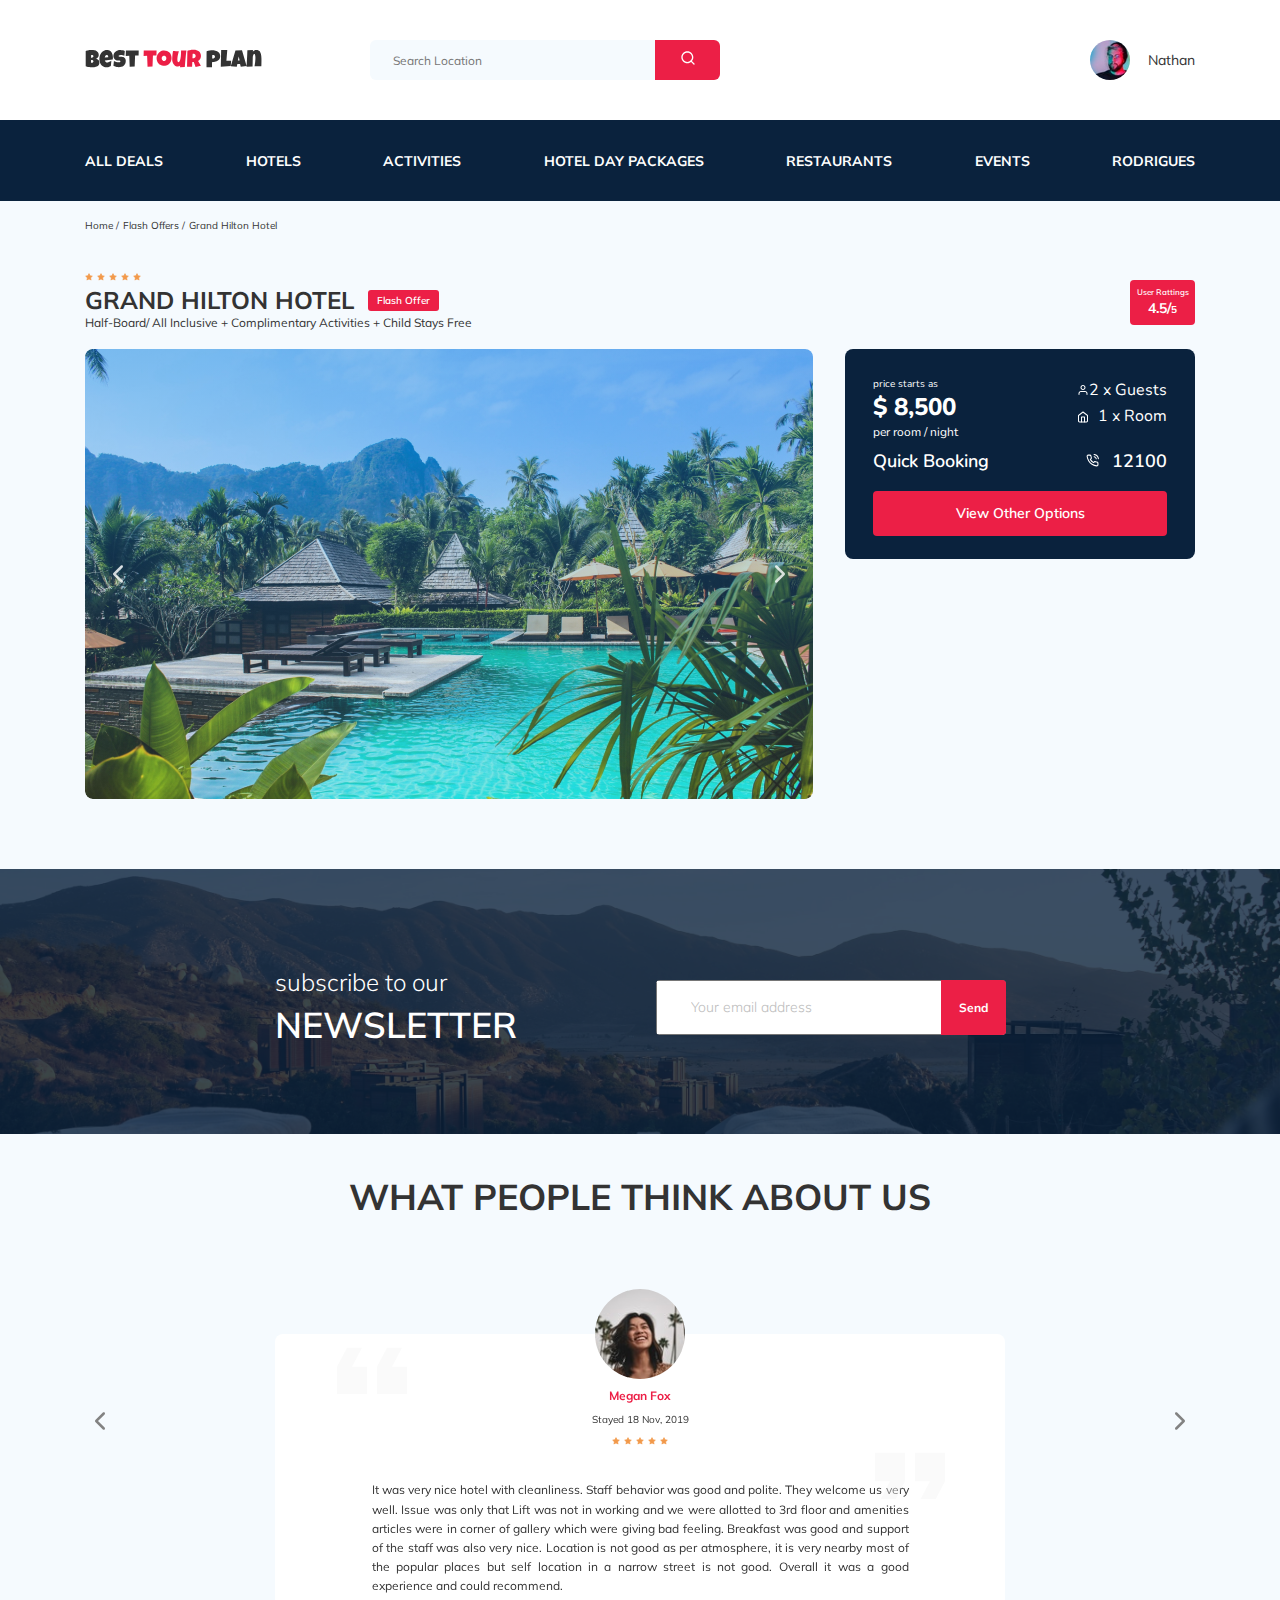
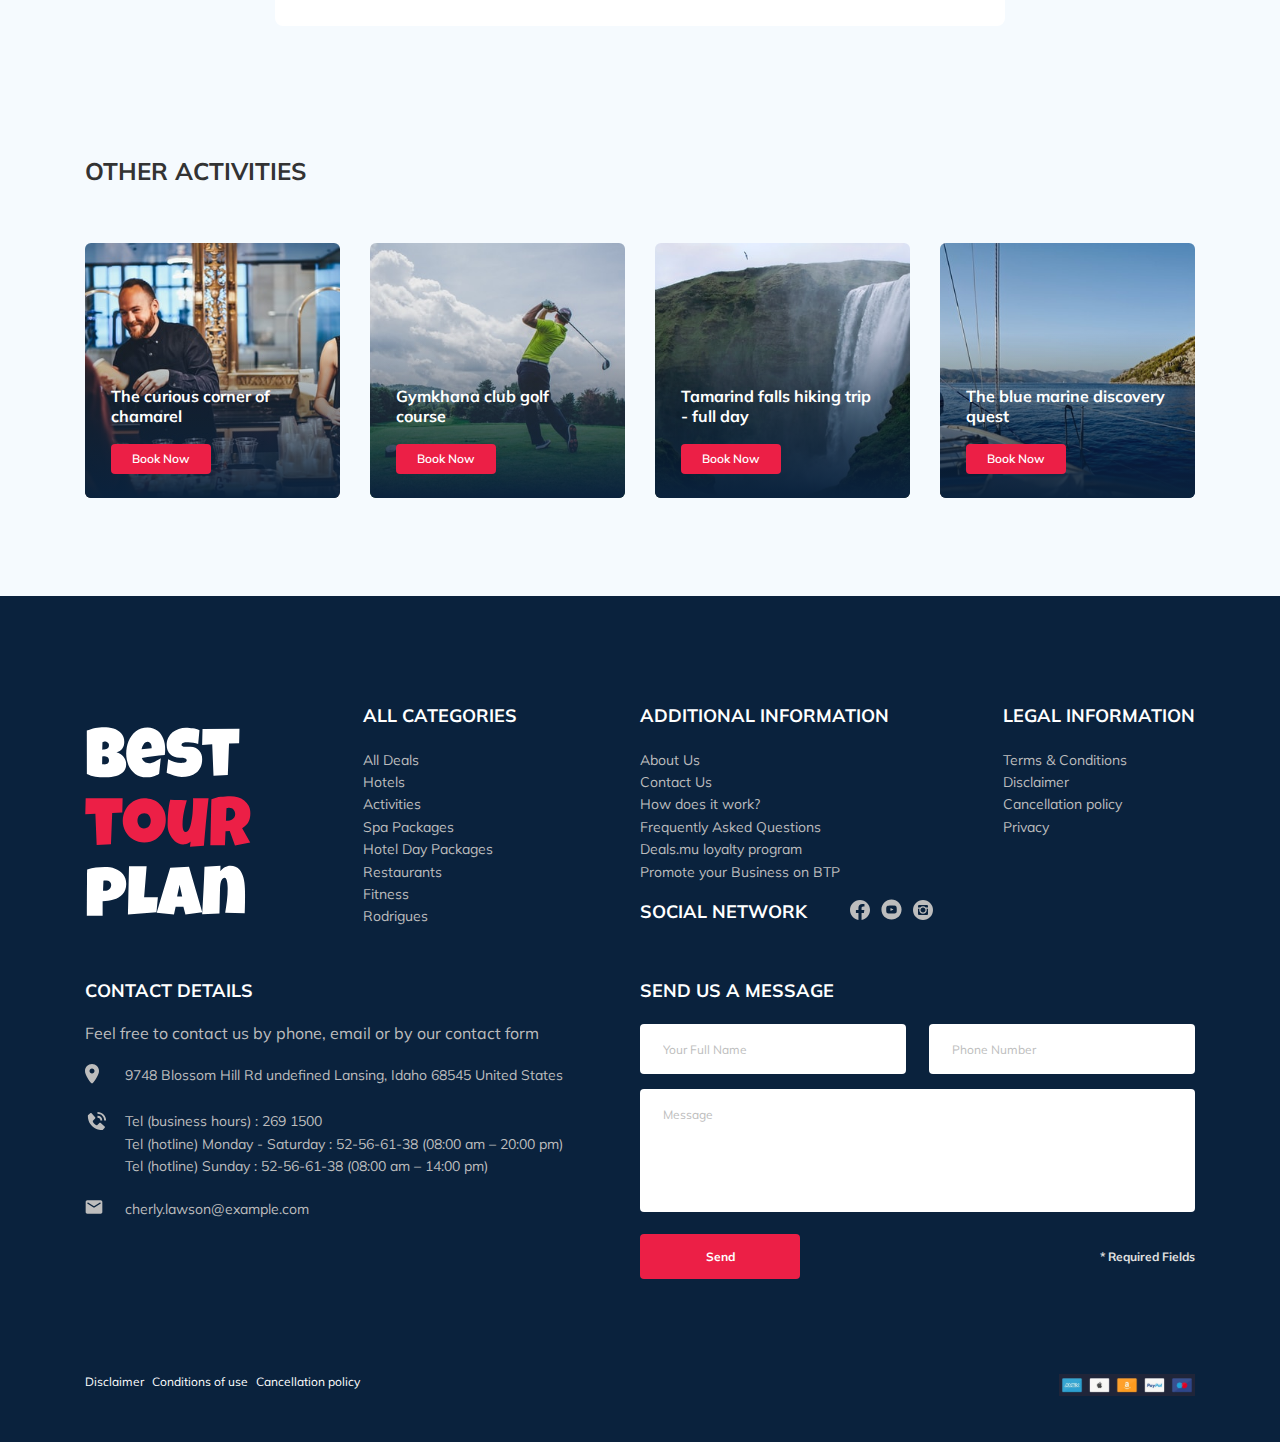
==== index.html @ 2bea7947 "fix: footer column& other changes" ====
<!DOCTYPE html>
<html lang="en">
<head>
  <meta charset="UTF-8">
  <meta name="viewport" content="width=device-width, initial-scale=1.0">
  <title>Best Tour Plan - Hotel Booking</title>
  <link rel="shortcut icon" href="favicon.ico" type="image/x-icon">
  <link rel="icon" href="favicon.ico" type="image/x-icon">

<link rel="preconnect" href="https://fonts.gstatic.com">
<link
  href="https://fonts.googleapis.com/css2?family=Mulish:wght@300;400;700&family=Nunito:wght@400;600;800&display=swap"
  rel="stylesheet">
  
  <link rel="stylesheet" href="css/swiper-bundle.min.css">
  <link rel="stylesheet" href="css/style.css">
</head>
<body>
  <header class="navbar navbar--mobile_fixed">
    <div class="container">
      <div class="navbar-top">
        <a href="https://aleksey-veselov.ru/tour-plan/" class="logo">
          <img src="img/horizontal-logo.svg" alt="Logo: Best Tour Plan" class="logo__image">
        </a>
          <form action="#" class="search navbar__search navbar__search--mobile_hidden">
            <input type="text" class="search__input" placeholder="Search Location">
            <button class="search__button">
              <img src="img/search.svg" alt="Icon: search">
            </button>
          </form>
          <a href="#" class="user navbar__user navbar__user--mobile_hidden">
            <img src="img/user-avatar.jpg" alt="Avatar: Nathan" class="user__avatar">
            <span class="user__name">Nathan</span>
          </a>
          <!-- .menu-button_line -->
          <button class="menu-button navbar-top__menu-button">
            <span class="menu-button__line"></span>
            <span class="menu-button__line"></span>
            <span class="menu-button__line"></span>
          </button>
      </div>
      <!-- /.navbar-top -->
    </div>
    <!-- /.container -->
    <div class="navbar-bottom">
    <div class="container">
      <nav class="navbar-menu">
        <!-- mobile-menu-item -->
        <ul class="navbar-menu__item-list">
          <li class="navbar-menu__item navbar-menu__item--mobile_visible">
            <a href="#" class="user navbar__user navbar__user--mobile_visible">
              <img src="img/user-avatar.jpg" alt="Avatar: Nathan" class="user__avatar">
              <span class="user__name user__name--light">Nathan</span>
            </a>
          </li>
          <li class="navbar-menu__item navbar-menu__item--mobile_visible">
            <form action="#" class="search navbar__search navbar__search--mobile_visible">
              <input type="text" class="search__input" placeholder="Search Location">
              <button class="search__button">
                <img src="img/search.svg" alt="Icon: search">
              </button>
            </form>
          </li>
          <li class="navbar-menu__item"></li>
        </ul>
        <!-- /.mobile-menu-item -->
        <ul class="navbar-menu__item-list">
          <li class="navbar-menu__item">
            <a href="#" class="navbar-menu__link">All Deals</a></li>
          <li class="navbar-menu__item">
            <a href="#" class="navbar-menu__link">Hotels</a></li>
          <li class="navbar-menu__item">
            <a href="#" class="navbar-menu__link">Activities</a></li>
          <li class="navbar-menu__item">
            <a href="#" class="navbar-menu__link">Hotel Day Packages</a></li>
          <li class="navbar-menu__item">
            <a href="#" class="navbar-menu__link">Restaurants</a></li>
          <li class="navbar-menu__item">
            <a href="#" class="navbar-menu__link">Events</a></li>
          <li class="navbar-menu__item">
            <a href="#" class="navbar-menu__link">Rodrigues</a></li>
        </ul>
      </nav>
      <!-- /.navbar-menu -->
    </div>
    <!-- /.container -->
    </div>
     <!-- /.navbar-bottom -->
  </header>
<div class="container">
<nav class="breadcrumb">
  <ul class="breadcrumb-list">
    <li class="breadcrumb-list__item">
      <a href="#" class="breadcrumb-list__link">Home</a>
    </li>
    <li class="breadcrumb-list__item">
      <a href="#" class="breadcrumb-list__link">Flash Offers</a>
    </li>
    <li class="breadcrumb-list__item">Grand Hilton Hotel
    </li>
  </ul>
</nav>
</div>
<!-- /.breadcrumb -->
<section class="hotel">
  <div class="container">
    <div class="hotel-info">

      <div class="hotel-info__text">
        <div class="hotel-wrapper">
          <div class="hotel__stars">
            <img class="hotel__stars-item" src="img/star.svg" alt="star">
            <img class="hotel__stars-item" src="img/star.svg" alt="star">
            <img class="hotel__stars-item" src="img/star.svg" alt="star">
            <img class="hotel__stars-item" src="img/star.svg" alt="star">
            <img class="hotel__stars-item" src="img/star.svg" alt="star">
          </div>
          <h1 class="hotel-name">GRAND HILTON HOTEL</h1>
          <span class="offer hotel-info__offer">Flash Offer</span>
        </div>
        <p class="hotel-description">Half-Board/ All Inclusive + Complimentary <span class="hotel-description__break">Activities + Child Stays Free</span></p>
      </div>

      <div class="rating hotel-info__rating">
        <span class="rating__text">User Rattings</span>
        <span class="rating__counter">4.5/</span>
      </div>

    </div>
    
    <div class="hotel-grid">
      <div class="swiper-container hotel-slider hotel__slider">
        <div class="swiper-wrapper">
          <!-- Slides -->
          <div class="swiper-slide hotel-slider__item">
            <img class="swiper-slide__image" src="img/slider-1.jpg" alt="hotel-1">
          </div>
          <div class="swiper-slide hotel-slider__item">
            <img class="swiper-slide__image" src="img/slider-2.jpg" alt="hotel-2">
          </div>
          <div class="swiper-slide hotel-slider__item">
            <img class="swiper-slide__image" src="img/slider-3.jpg" alt="hotel-3">
          </div>
          <div class="swiper-slide hotel-slider__item">
            <img class="swiper-slide__image" src="img/slider-4.jpg" alt="hotel-4">
          </div>
          <div class="swiper-slide hotel-slider__item">
            <img class="swiper-slide__image" src="img/slider-5.jpg" alt="hotel-5">
          </div>
        </div> 

        <button class="hotel-slider__button hotel-slider__button--prev"></button>
        <button class="hotel-slider__button hotel-slider__button--next"></button>
    </div>

      <div class="hotel-right">
        <div class="booking">
          <div class="booking__info">
        
            <div class="booking__price">
              <span class="booking__start">price starts as</span>
              <strong class="booking__pricetag">$ 8,500</strong>
              <span class="booking__end">per room / night</span>
            </div>
        
            <div class="booking__room">
              <div class="booking__text">
                <img src="img/user.svg" alt="icon user" class="booking__icon">
                <span class="booking__description">2 x Guests</span>
              </div>
              <div class="booking__text">
                <img src="img/home.svg" alt="icon home" class="booking__icon">
                <span class="booking__description">1 x Room</span>
              </div>
            </div>
        
          </div>
        
          <div class="call-center">
            <span class="call-center__text">Quick Booking</span>
            <a class="call-center__number" href="tel:12100">
              <img src="img/phone.svg" alt="icon phone" class="call-center__icon">
              <span class="call-center__num">12100</span>
            </a>
          </div>
          <button data-toggle="modal" class="button booking__button">View Other Options</button>
        </div>
        <!-- /.booking -->
        <div class="map">
          <iframe src="https://www.google.com/maps/embed?pb=!1m18!1m12!1m3!1d5591.419327830037!2d-122.67596304450181!3d45.51592291272044!2m3!1f0!2f0!3f0!3m2!1i1024!2i768!4f13.1!3m3!1m2!1s0x0%3A0x4806192199eb9892!2sHilton%20Portland%20Downtown!5e0!3m2!1sru!2sru!4v1606473696333!5m2!1sru!2sru" class="map__frame" width="347" height="213" style="border:0;" allowfullscreen="" aria-hidden="false" tabindex="0"></iframe>
        </div>  
      </div>
      <!-- /.right-block -->
    </div>
    <!-- /.hotel-grid -->
  </div>
  <!-- /.container -->
</section>
<section class="newsletter">
  <div class="newsletter-wrapper">
    <h2 class="newsletter-tittle">subscribe to our
      <span class="newsletter-tittle__strong">Newsletter</span>
    </h2>
    <form action="#" class="subscribe newsletter__subscribe">
      <input type="text" class="subscribe__input" placeholder="Your email address">
      <button class="subscribe__button">Send</button>
    </form>
  </div>
  <!-- /.newsletter-wrapper -->
</section>
<!-- /.newsletter -->
<section class="rewiews">
<div class="container">
  <h2 class="rewiews__tittle">What people think about us</h2>
  <div class="swiper-container rewiews-slider">
    <div class="swiper-wrapper">
      <div class="swiper-slide">
        <div class="rewiews-slider__item">
          <div class="rewiews-slider__profile">
            <img src="img/rewiews-avatar.jpg" alt="Megan Fox" class="rewiews-slider__avatar">
            <h3 class="rewiews-slider__username">Megan Fox</h3>
            <span class="rewiews-slider__date">Stayed 18 Nov, 2019</span>
            <div class="rewiews-slider__rating">
              <img class="rewiews-rating" src="img/star.svg" alt="star">
              <img class="rewiews-rating" src="img/star.svg" alt="star">
              <img class="rewiews-rating" src="img/star.svg" alt="star">
              <img class="rewiews-rating" src="img/star.svg" alt="star">
              <img class="rewiews-rating" src="img/star.svg" alt="star">
            </div>
            <!-- /.rewiews-rating -->
          </div>
          <!-- /.rewiews-slider__profile -->
          <p class="rewiews-slider__text">It was very nice hotel with cleanliness. Staff behavior was good and polite. They welcome us very well. Issue was only
          that Lift was not in working and we were allotted to 3rd floor and amenities articles were in corner of gallery which
          were giving bad feeling. Breakfast was good and support of the staff was also very nice. Location is not good as per
          atmosphere, it is very nearby most of the popular places but self location in a narrow street is not good. Overall it
          was a good experience and could recommend.</p>
        </div>
        <!-- /.rewiews-slider__item -->
      </div>
      <!-- /.swiper-slide -->
      <div class="swiper-slide">
        <div class="rewiews-slider__item">
          <div class="rewiews-slider__profile">
            <img src="img/rewiews-avatar-2.jpg" alt="Megan Fox" class="rewiews-slider__avatar">
            <h3 class="rewiews-slider__username">Sophie Johnson</h3>
            <span class="rewiews-slider__date">Stayed 03 Sep, 2019</span>
            <div class="rewiews-slider__rating">
              <img class="rewiews-rating" src="img/star.svg" alt="star">
              <img class="rewiews-rating" src="img/star.svg" alt="star">
              <img class="rewiews-rating" src="img/star.svg" alt="star">
              <img class="rewiews-rating" src="img/star.svg" alt="star">
              <img class="rewiews-rating" src="img/star.svg" alt="star">
            </div>
            <!-- /.rewiews-rating -->
          </div>
          <!-- /.rewiews-slider__profile -->
          <p class="rewiews-slider__text">It was very nice hotel with cleanliness. Staff behavior was good and polite. They welcome us very well. Issue was only
          that Lift was not in working and we were allotted to 3rd floor and amenities articles were in corner of gallery which
          were giving bad feeling. Breakfast was good and support of the staff was also very nice. Location is not good as per
          atmosphere, it is very nearby most of the popular places but self location in a narrow street is not good. Overall it
          was a good experience and could recommend.</p>
        </div>
        <!-- /.rewiews-slider__item -->
      </div>
      <!-- /.swiper-slide -->
      <div class="swiper-slide">
        <div class="rewiews-slider__item">
          <div class="rewiews-slider__profile">
            <img src="img/rewiews-avatar-3.jpg" alt="Megan Fox" class="rewiews-slider__avatar">
            <h3 class="rewiews-slider__username">Crispin Piers</h3>
            <span class="rewiews-slider__date">Stayed 26 Feb, 2019</span>
            <div class="rewiews-slider__rating">
              <img class="rewiews-rating" src="img/star.svg" alt="star">
              <img class="rewiews-rating" src="img/star.svg" alt="star">
              <img class="rewiews-rating" src="img/star.svg" alt="star">
              <img class="rewiews-rating" src="img/star.svg" alt="star">
              <img class="rewiews-rating" src="img/star.svg" alt="star">
            </div>
            <!-- /.rewiews-rating -->
          </div>
          <!-- /.rewiews-slider__profile -->
          <p class="rewiews-slider__text">It was very nice hotel with cleanliness. Staff behavior was good and polite. They welcome us very well. Issue was only
          that Lift was not in working and we were allotted to 3rd floor and amenities articles were in corner of gallery which
          were giving bad feeling. Breakfast was good and support of the staff was also very nice. Location is not good as per
          atmosphere, it is very nearby most of the popular places but self location in a narrow street is not good. Overall it
          was a good experience and could recommend.</p>
        </div>
        <!-- /.rewiews-slider__item -->
      </div>
      <!-- /.swiper-slide -->
      <div class="swiper-slide">
        <div class="rewiews-slider__item">
          <div class="rewiews-slider__profile">
            <img src="img/rewiews-avatar-4.jpg" alt="Megan Fox" class="rewiews-slider__avatar">
            <h3 class="rewiews-slider__username">Agatha Steward</h3>
            <span class="rewiews-slider__date">Stayed 15 Apr, 2018</span>
            <div class="rewiews-slider__rating">
              <img class="rewiews-rating" src="img/star.svg" alt="star">
              <img class="rewiews-rating" src="img/star.svg" alt="star">
              <img class="rewiews-rating" src="img/star.svg" alt="star">
              <img class="rewiews-rating" src="img/star.svg" alt="star">
              <img class="rewiews-rating" src="img/star.svg" alt="star">
            </div>
            <!-- /.rewiews-rating -->
          </div>
          <!-- /.rewiews-slider__profile -->
          <p class="rewiews-slider__text">It was very nice hotel with cleanliness. Staff behavior was good and polite. They welcome us very well. Issue was only
          that Lift was not in working and we were allotted to 3rd floor and amenities articles were in corner of gallery which
          were giving bad feeling. Breakfast was good and support of the staff was also very nice. Location is not good as per
          atmosphere, it is very nearby most of the popular places but self location in a narrow street is not good. Overall it
          was a good experience and could recommend.</p>
        </div>
        <!-- /.rewiews-slider__item -->
      </div>
      <!-- /.swiper-slide -->
      <div class="swiper-slide">
        <div class="rewiews-slider__item">
          <div class="rewiews-slider__profile">
            <img src="img/rewiews-avatar-5.jpg" alt="Megan Fox" class="rewiews-slider__avatar">
            <h3 class="rewiews-slider__username">Conall Wolf</h3>
            <span class="rewiews-slider__date">Stayed 10 Jul, 2018</span>
            <div class="rewiews-slider__rating">
              <img class="rewiews-rating" src="img/star.svg" alt="star">
              <img class="rewiews-rating" src="img/star.svg" alt="star">
              <img class="rewiews-rating" src="img/star.svg" alt="star">
              <img class="rewiews-rating" src="img/star.svg" alt="star">
              <img class="rewiews-rating" src="img/star.svg" alt="star">
            </div>
            <!-- /.rewiews-rating -->
          </div>
          <!-- /.rewiews-slider__profile -->
          <p class="rewiews-slider__text">It was very nice hotel with cleanliness. Staff behavior was good and polite. They welcome us very well. Issue was only
          that Lift was not in working and we were allotted to 3rd floor and amenities articles were in corner of gallery which
          were giving bad feeling. Breakfast was good and support of the staff was also very nice. Location is not good as per
          atmosphere, it is very nearby most of the popular places but self location in a narrow street is not good. Overall it
          was a good experience and could recommend.</p>
        </div>
        <!-- /.rewiews-slider__item -->
      </div>
      <!-- /.swiper-slide -->
    </div>
    <!-- /.swiper-wrapper -->

    <button class="rewiews-slider__button rewiews-slider__button--prev"></button>
    <button class="rewiews-slider__button rewiews-slider__button--next"></button>

  </div>
  <!-- /.rewiews-slider -->
</div>
<!-- /.container -->
</section>
<section class="activities">
  <div class="container">
    <h2 class="activities-tittle">Other Activities</h2>
    <div class="activities-wrapper">
      <div class="card activities__card">
        <img src="img/activity-1.jpg" alt="The curious corner
        of chamarel" class="card__image">
        <div class="card__content">
          <h3 class="card__tittle">The curious corner
            of chamarel</h3>
          <button data-toggle="modal" class="card__button">Book Now</button>
        </div>
      </div>
      <div class="card activities__card">
        <img src="img/activity-2.jpg" alt="Gymkhana club golf
        course" class="card__image">
        <div class="card__content">
          <h3 class="card__tittle">Gymkhana club golf
            course</h3>
          <button data-toggle="modal" class="card__button">Book Now</button>
        </div>
      </div>
      <div class="card activities__card">
        <img src="img/activity-3.jpg" alt="Tamarind falls hiking
        trip - full day" class="card__image">
        <div class="card__content">
          <h3 class="card__tittle">Tamarind falls hiking
            trip - full day</h3>
          <button data-toggle="modal" class="card__button">Book Now</button>
        </div>
      </div>
      <div class="card activities__card">
        <img src="img/activity-4.jpg" alt="The blue marine discovery
        quest" class="card__image">
        <div class="card__content">
          <h3 class="card__tittle">The blue marine discovery
            quest</h3>
          <button data-toggle="modal" class="card__button">Book Now</button>
        </div>
      </div>
    </div>
  </div>
</section>
<section>
  <div class="footer">
    <div class="container">
      <div class="footer-wrapper">
        <img src="img/vertical-logo.svg" alt="Logo: Best Tour Plan" class="logo footer__logo">
        <div class="footer__list footer__categories">
          <h3 class="footer-tittle">All categories</h3>
          <ul class="footer__ul">
            <li class="footer__item"><a href="#" class="footer__link">All Deals</a></li>
            <li class="footer__item"><a href="#" class="footer__link">Hotels</a></li>
            <li class="footer__item"><a href="#" class="footer__link">Activities</a></li>
            <li class="footer__item"><a href="#" class="footer__link">Spa Packages</a></li>
            <li class="footer__item"><a href="#" class="footer__link">Hotel Day Packages</a></li>
            <li class="footer__item"><a href="#" class="footer__link">Restaurants</a></li>
            <li class="footer__item"><a href="#" class="footer__link">Fitness</a></li>
            <li class="footer__item"><a href="#" class="footer__link">Rodrigues</a></li>
          </ul>
        </div>
        <!-- /.footer__list footer__categories-->
        <div class="footer__list footer__additional">
          <h3 class="footer-tittle">Additional information</h3>
          <ul class="footer__ul footer__ul--additional">
            <li class="footer__item"><a href="#" class="footer__link">About Us</a></li>
            <li class="footer__item"><a href="#" class="footer__link">Contact Us</a></li>
            <li class="footer__item"><a href="#" class="footer__link">How does it work?</a></li>
            <li class="footer__item"><a href="#" class="footer__link">Frequently Asked Questions</a></li>
            <li class="footer__item"><a href="#" class="footer__link">Deals.mu loyalty program</a></li>
            <li class="footer__item"><a href="#" class="footer__link">Promote your Business on BTP</a></li>
          </ul>
        </div>
        <!-- /.footer__list -->
        <div class="footer__social-network">
          <h3 class="footer-tittle footer-tittle_inline">Social network</h3>
          <div class="footer__social-links">
            <a href="https://ru-ru.facebook.com/" class="footer__link" target="_blank"><img src="img/facebook.svg" alt="icon facebook"></a>
            <a href="https://www.youtube.com/" class="footer__link" target="_blank"><img src="img/youtube.svg" alt="icon youtube"></a>
            <a href="https://www.instagram.com/" class="footer__link" target="_blank"><img src="img/instagram.svg" alt="icon instagram"></a>
          </div>
          <!-- /.footer__social-links -->
        </div>
        <!-- /.footer__social-network -->
        <div class="footer__list footer__legal">
          <h3 class="footer-tittle">Legal information</h3>
          <ul class="footer__ul footer__ul--legal">
            <li class="footer__item"><a href="#" class="footer__link">Terms & Conditions</a></li>
            <li class="footer__item"><a href="#" class="footer__link">Disclaimer</a></li>
            <li class="footer__item"><a href="#" class="footer__link">Cancellation policy</a></li>
            <li class="footer__item"><a href="#" class="footer__link">Privacy</a></li>
          </ul>
        </div>
        <!-- /.footer-list -->
        <div class="footer__contact-details">
          <div class="footer__contact footer__contact--span">
            <h3 class="footer-tittle">Contact Details</h3>
            <p class="footer__text">Feel free to contact us by phone, email or by our contact form</p>
          </div>
          <ul class="footer__ul">
            <li class="footer__item footer__item--botm">
              <div class="footer__icon-wrapper">
                <img class="footer__icon" src="img/map-marker.svg" alt="icon map">
              </div>
              9748 Blossom Hill Rd undefined Lansing, Idaho 68545 United States <br>
            </li>
            <li class="footer__item footer__item--botm">
              <div class="footer__icon-wrapper">
                <img class="footer__icon" src="img/phone-call.svg" alt="icon phone-call">
              </div>
              <div class="footer__item-wrapper">
                Tel (business hours) :
                <a class="footer__link" href="tel:269-1500">269 1500</a> <br>
                Tel (hotline) Monday - Saturday :
                <a class="footer__link" href="tel:52-56-61-38">52-56-61-38</a> (08:00 am – 20:00 pm)<br>
                Tel (hotline) Sunday :
                <a class="footer__link" href="tel:52-56-61-38">52-56-61-38</a> (08:00 am – 14:00 pm)
              </div>
            </li>
            <li class="footer__item footer__item--botm">
              <div class="footer__icon-wrapper">
                <img class="footer__icon" src="img/email.svg" alt="icon email">
              </div>
              <a class="footer__item footer__item--connection" href="mailto:cherly.lawson@example.com">cherly.lawson@example.com</a> 
            </li>
          </ul>
        </div>
        <!-- /.footer__contact-details -->
        <div class="footer__contact-form">
          <h3 class="footer-tittle">Send us a message</h3>
          <form action="send.php" method="POST" class="footer__form">

            <input type="text" class="input footer__input" placeholder="Your Full Name" name="name">
            <input type="text" class="input footer__input" placeholder="Phone Number" name="phone">

            <textarea class="message footer__message" placeholder="Message" name="message"></textarea>

            <button class="button footer__button" type="submit">Send</button>
            <span class="footer__info">* Required Fields</span>
          </form>
        </div>
        <!-- /.footer__contact-form -->
      </div>
      <!-- /.footer-wrapper -->
        <div class="footer__list footer__list--sub">
 
            <ul class="footer__ul footer__ul--sub">
              <li class="footer__item footer__item--sub">
                <a href="#" class="footer__link footer__link--sub">Disclaimer</a>
              </li>
              <li class="footer__item footer__item--sub">
                <a href="#" class="footer__link footer__link--sub">Conditions of use</a>
              </li>
              <li class="footer__item footer__item--sub">
                <a href="#" class="footer__link footer__link--sub">Cancellation policy</a>
              </li>
            </ul>

          <!-- /.footer__wrapper -->
          <img src="img/payment-system.svg" alt="image card payment system" class="footer__payment-system">
        </div>
        <!-- /.footer__list -->
    </div>
    <!-- /.container -->
  </div>
</section>
<div class="modal">
  <div class="modal__overlay"></div>
  <!-- /.modal__overlay -->
  <div class="modal__dialog">
    <a href="#" class="modal__close"><img src="img/close.svg" alt="icon close"></a>
    <h3 class="modal-tittle">Booking</h3>
    <form action="send.php" method="POST" class="modal__form">
    
      <input type="text" class="input modal__input" placeholder="Your Full Name*" name="name">
      <input type="text" class="input modal__input" placeholder="Phone Number*" name="phone">
      <input type="text" class="input modal__input" placeholder="Email*" name="email">
    
      <textarea class="message modal__message" placeholder="Message" name="message"></textarea>
    
      <button class="button modal__button" type="submit">Send</button>
      <span class="modal__info">* Required Fields</span>
    </form>
  </div>
  <!-- /.modal__dialog -->
</div>
<!-- /.modal -->
<script src="js/jquery-3.5.1.min.js"></script>
<script src="js/swiper-bundle.min.js"></script>
<script src="js/main.js"></script>
<script>
  // Отправка данных на сервер
  function send(event, php) {
    console.log("Отправка запроса");
    event.preventDefault ? event.preventDefault() : event.returnValue = false;
    var req = new XMLHttpRequest();
    req.open('POST', php, true);
    req.onload = function () {
      if (req.status >= 200 && req.status < 400) {
        json = JSON.parse(this.response); // internet explorer 11
        console.log(json);

        // ЗДЕСЬ УКАЗЫВАЕМ ДЕЙСТВИЯ В СЛУЧАЕ УСПЕХА ИЛИ НЕУДАЧИ
        if (json.result == "success") {
          // Если сообщение отправлено
          alert("Сообщение отправлено");
        } else {
          // Если произошла ошибка
          alert("Ошибка. Сообщение не отправлено");
        }
        // Если не удалось связаться с php файлом
      } else { alert("Ошибка сервера. Номер: " + req.status); }
    };

    // Если не удалось отправить запрос. Стоит блок на хостинге
    req.onerror = function () { alert("Ошибка отправки запроса"); };
    req.send(new FormData(event.target));
  }
</script>
</body>

</html>
---- css/style.css ----
/*! normalize.css v8.0.1 | MIT License | github.com/necolas/normalize.css */
/* Document
   ========================================================================== */
/**
 * 1. Correct the line height in all browsers.
 * 2. Prevent adjustments of font size after orientation changes in iOS.
 */
html {
  line-height: 1.15;
  /* 1 */
  -webkit-text-size-adjust: 100%;
  /* 2 */
}

/* Sections
   ========================================================================== */
/**
 * Remove the margin in all browsers.
 */
body {
  margin: 0;
}

/**
 * Render the `main` element consistently in IE.
 */
main {
  display: block;
}

/**
 * Correct the font size and margin on `h1` elements within `section` and
 * `article` contexts in Chrome, Firefox, and Safari.
 */
h1 {
  font-size: 2em;
  margin: 0.67em 0;
}

/* Grouping content
   ========================================================================== */
/**
 * 1. Add the correct box sizing in Firefox.
 * 2. Show the overflow in Edge and IE.
 */
hr {
  box-sizing: content-box;
  /* 1 */
  height: 0;
  /* 1 */
  overflow: visible;
  /* 2 */
}

/**
 * 1. Correct the inheritance and scaling of font size in all browsers.
 * 2. Correct the odd `em` font sizing in all browsers.
 */
pre {
  font-family: monospace, monospace;
  /* 1 */
  font-size: 1em;
  /* 2 */
}

/* Text-level semantics
   ========================================================================== */
/**
 * Remove the gray background on active links in IE 10.
 */
a {
  background-color: transparent;
}

/**
 * 1. Remove the bottom border in Chrome 57-
 * 2. Add the correct text decoration in Chrome, Edge, IE, Opera, and Safari.
 */
abbr[title] {
  border-bottom: none;
  /* 1 */
  text-decoration: underline;
  /* 2 */
  text-decoration: underline dotted;
  /* 2 */
}

/**
 * Add the correct font weight in Chrome, Edge, and Safari.
 */
b,
strong {
  font-weight: bolder;
}

/**
 * 1. Correct the inheritance and scaling of font size in all browsers.
 * 2. Correct the odd `em` font sizing in all browsers.
 */
code,
kbd,
samp {
  font-family: monospace, monospace;
  /* 1 */
  font-size: 1em;
  /* 2 */
}

/**
 * Add the correct font size in all browsers.
 */
small {
  font-size: 80%;
}

/**
 * Prevent `sub` and `sup` elements from affecting the line height in
 * all browsers.
 */
sub,
sup {
  font-size: 75%;
  line-height: 0;
  position: relative;
  vertical-align: baseline;
}

sub {
  bottom: -0.25em;
}

sup {
  top: -0.5em;
}

/* Embedded content
   ========================================================================== */
/**
 * Remove the border on images inside links in IE 10.
 */
img {
  border-style: none;
}

/* Forms
   ========================================================================== */
/**
 * 1. Change the font styles in all browsers.
 * 2. Remove the margin in Firefox and Safari.
 */
button,
input,
optgroup,
select,
textarea {
  font-family: inherit;
  /* 1 */
  font-size: 100%;
  /* 1 */
  line-height: 1.15;
  /* 1 */
  margin: 0;
  /* 2 */
}

/**
 * Show the overflow in IE.
 * 1. Show the overflow in Edge.
 */
button,
input {
  /* 1 */
  overflow: visible;
}

/**
 * Remove the inheritance of text transform in Edge, Firefox, and IE.
 * 1. Remove the inheritance of text transform in Firefox.
 */
button,
select {
  /* 1 */
  text-transform: none;
}

/**
 * Correct the inability to style clickable types in iOS and Safari.
 */
button,
[type="button"],
[type="reset"],
[type="submit"] {
  -webkit-appearance: button;
}

/**
 * Remove the inner border and padding in Firefox.
 */
button::-moz-focus-inner,
[type="button"]::-moz-focus-inner,
[type="reset"]::-moz-focus-inner,
[type="submit"]::-moz-focus-inner {
  border-style: none;
  padding: 0;
}

/**
 * Restore the focus styles unset by the previous rule.
 */
button:-moz-focusring,
[type="button"]:-moz-focusring,
[type="reset"]:-moz-focusring,
[type="submit"]:-moz-focusring {
  outline: 1px dotted ButtonText;
}

/**
 * Correct the padding in Firefox.
 */
fieldset {
  padding: 0.35em 0.75em 0.625em;
}

/**
 * 1. Correct the text wrapping in Edge and IE.
 * 2. Correct the color inheritance from `fieldset` elements in IE.
 * 3. Remove the padding so developers are not caught out when they zero out
 *    `fieldset` elements in all browsers.
 */
legend {
  box-sizing: border-box;
  /* 1 */
  color: inherit;
  /* 2 */
  display: table;
  /* 1 */
  max-width: 100%;
  /* 1 */
  padding: 0;
  /* 3 */
  white-space: normal;
  /* 1 */
}

/**
 * Add the correct vertical alignment in Chrome, Firefox, and Opera.
 */
progress {
  vertical-align: baseline;
}

/**
 * Remove the default vertical scrollbar in IE 10+.
 */
textarea {
  overflow: auto;
}

/**
 * 1. Add the correct box sizing in IE 10.
 * 2. Remove the padding in IE 10.
 */
[type="checkbox"],
[type="radio"] {
  box-sizing: border-box;
  /* 1 */
  padding: 0;
  /* 2 */
}

/**
 * Correct the cursor style of increment and decrement buttons in Chrome.
 */
[type="number"]::-webkit-inner-spin-button,
[type="number"]::-webkit-outer-spin-button {
  height: auto;
}

/**
 * 1. Correct the odd appearance in Chrome and Safari.
 * 2. Correct the outline style in Safari.
 */
[type="search"] {
  -webkit-appearance: textfield;
  /* 1 */
  outline-offset: -2px;
  /* 2 */
}

/**
 * Remove the inner padding in Chrome and Safari on macOS.
 */
[type="search"]::-webkit-search-decoration {
  -webkit-appearance: none;
}

/**
 * 1. Correct the inability to style clickable types in iOS and Safari.
 * 2. Change font properties to `inherit` in Safari.
 */
::-webkit-file-upload-button {
  -webkit-appearance: button;
  /* 1 */
  font: inherit;
  /* 2 */
}

/* Interactive
   ========================================================================== */
/*
 * Add the correct display in Edge, IE 10+, and Firefox.
 */
details {
  display: block;
}

/*
 * Add the correct display in all browsers.
 */
summary {
  display: list-item;
}

/* Misc
   ========================================================================== */
/**
 * Add the correct display in IE 10+.
 */
template {
  display: none;
}

/**
 * Add the correct display in IE 10.
 */
[hidden] {
  display: none;
}

* {
  box-sizing: border-box;
  outline: none;
}

body {
  font-family: "Mulish", sans-serif;
  color: #333333;
  background-color: #F5FAFE;
}

.container {
  max-width: 1110px;
  margin: auto;
}

img {
  max-width: 100%;
}

.input {
  border-radius: 4px;
  border: none;
  padding: 20px 23px;
  height: 50px;
  font-style: normal;
  font-weight: normal;
  font-size: 12px;
  line-height: 15px;
  color: #333333;
}

.input::placeholder {
  font-size: 12px;
  line-height: 15px;
  color: #BDBDBD;
}

.message {
  background-color: #ffffff;
  border-radius: 4px;
  padding: 18px 23px;
  border: none;
  margin-bottom: 22px;
  font-style: normal;
  font-weight: normal;
  font-size: 12px;
  line-height: 15px;
  color: #333333;
}

.message::placeholder {
  font-size: 12px;
  line-height: 15px;
  color: #BDBDBD;
}

.button {
  width: 160px;
  min-height: 45px;
  color: #ffffff;
  background-color: #EC1F46;
  font-style: normal;
  font-weight: bold;
  font-size: 12px;
  line-height: 15px;
  border: none;
  border-radius: 4px;
  cursor: pointer;
}

.navbar {
  background-color: #ffffff;
}

.navbar-top {
  display: flex;
  align-items: center;
  justify-content: space-between;
  padding-top: 40px;
  padding-bottom: 40px;
}

.navbar-top__menu-button {
  display: none;
}

.navbar__search {
  margin-right: auto;
  margin-left: 108px;
}

.navbar-bottom {
  background-color: #0A223D;
}

.navbar-menu {
  padding: 31px 0;
}

.navbar-menu__item-list {
  display: flex;
  align-items: center;
  justify-content: space-between;
  list-style-type: none;
  margin: 0;
  padding: 0;
}

.navbar-menu__link {
  color: #ffffff;
  text-decoration: none;
  text-transform: uppercase;
  font-size: 14px;
  line-height: 18px;
  font-weight: bold;
}

.navbar-menu__item--mobile_visible {
  display: none;
}

.logo__image {
  width: 177px;
}

.search {
  display: flex;
  position: relative;
  border-radius: 6px;
  overflow: hidden;
  height: 40px;
}

.search__input {
  width: 350px;
  height: 100%;
  padding-left: 23px;
  padding-right: 75px;
  border: none;
  font-size: 12px;
  line-height: 15px;
  color: #333333;
  background-color: #F5FAFE;
}

.search__input ::placeholder {
  color: #BDBDBD;
}

.search__button {
  position: absolute;
  background-color: #EC1F46;
  width: 65px;
  height: 100%;
  top: 0;
  right: 0;
  border: none;
  cursor: pointer;
}

.user {
  display: flex;
  align-items: center;
  text-decoration: none;
}

.user__avatar {
  width: 40px;
  height: 40px;
  border-radius: 50%;
  object-fit: cover;
}

.user__name {
  font-size: 14px;
  line-height: 18px;
  color: #333333;
  margin-left: 18px;
}

.breadcrumb-list {
  display: flex;
  align-items: center;
  list-style: none;
  padding: 18px 0;
  margin: 0;
}

.breadcrumb-list__item {
  font-size: 10px;
  line-height: 13px;
}

.breadcrumb-list__item:not(:last-child)::after {
  content: '/';
  margin-right: 4px;
}

.breadcrumb-list__link {
  color: #333333;
  text-decoration: none;
}

.swiper-slide__image {
  width: 100%;
  height: 100%;
  object-fit: cover;
}

.hotel {
  padding-top: 23px;
  padding-bottom: 70px;
}

.hotel-info {
  display: flex;
  align-items: center;
  justify-content: space-between;
  margin-bottom: 18px;
}

.hotel__stars {
  display: flex;
  margin-bottom: 4px;
  flex-basis: 100%;
  height: 8px;
}

.hotel__stars-item {
  width: 8px;
  height: 8px;
  align-items: center;
  margin-right: 4px;
}

.hotel-name {
  margin: 0;
  text-transform: uppercase;
  font-size: 24px;
  line-height: 30px;
  margin-right: 14px;
}

.hotel-wrapper {
  display: flex;
  flex-wrap: wrap;
  align-items: center;
}

.hotel-description {
  margin: 0;
  font-size: 12px;
  line-height: 16px;
  color: #333333;
}

.hotel-grid {
  display: flex;
  justify-content: space-between;
  max-width: 1110px;
}

.hotel-right {
  display: flex;
  flex-direction: column;
  justify-content: space-between;
}

.hotel-slider {
  max-width: 728px;
  height: 450px;
  object-fit: cover;
  margin: 0;
}

.hotel-slider__item {
  position: relative;
  max-width: 728px;
  height: 450px;
  border-radius: 8px;
  overflow: hidden;
}

.hotel-slider__item:after {
  content: '';
  position: absolute;
  width: 100%;
  height: 100%;
  top: 0;
  bottom: 0;
  left: 0;
  right: 0;
  background: linear-gradient(180deg, rgba(0, 122, 223, 0.48) 0%, rgba(255, 255, 255, 0.128) 100%);
  z-index: 10;
}

.hotel-slider__button {
  position: absolute;
  top: 50%;
  z-index: 99;
  transform: translateY(-50%);
  width: 30px;
  height: 30px;
  border: none;
  background-color: transparent;
  background-repeat: no-repeat;
  background-position: center;
  background-size: 10px;
  cursor: pointer;
}

.hotel-slider__button--next {
  right: 18px;
  background-image: url(../img/arrow-next.svg);
}

.hotel-slider__button--prev {
  left: 18px;
  background-image: url(../img/arrow-prev.svg);
}

.offer {
  font-weight: 600;
  font-size: 10px;
  line-height: 13px;
  border-radius: 3px;
  background-color: #EC1F46;
  color: #ffffff;
  padding: 4px 9px;
}

.rating {
  max-width: 65px;
  min-height: 45px;
  background-color: #EC1F46;
  color: #ffffff;
  border-radius: 4px;
  text-align: center;
}

.rating__text {
  font-weight: 600;
  font-size: 8px;
  line-height: 10px;
}

.rating__counter {
  font-weight: bold;
  font-size: 14px;
  line-height: 18px;
}

.rating__counter:after {
  content: '5';
  font-size: 10px;
}

.booking {
  width: 350px;
  height: 210px;
  background: #0A223D;
  border-radius: 8px;
  color: #ffffff;
  padding: 28px;
}

.booking__info {
  display: flex;
  font-family: Nunito, sans-serif;
  margin-bottom: 9px;
  justify-content: space-between;
}

.booking__price {
  display: flex;
  flex-direction: column;
}

.booking__start {
  font-weight: 400;
  font-size: 10px;
  line-height: 14px;
}

.booking__pricetag {
  font-weight: 800;
  font-size: 24px;
  line-height: 33px;
}

.booking__end {
  font-weight: 400;
  font-size: 12px;
  line-height: 16px;
}

.booking__room {
  margin-top: 4px;
  font-weight: 400;
}

.booking__text {
  display: flex;
  align-items: center;
  justify-content: space-between;
  min-width: 80px;
  margin-bottom: 8px;
}

.booking__icon {
  width: 12px;
  height: 12px;
}

.booking .call-center {
  display: flex;
  justify-content: space-between;
  align-items: center;
  margin-bottom: 17px;
  font-weight: 600;
  font-family: Nunito, sans-serif;
}

.booking .call-center__text {
  font-weight: 600;
  font-size: 18px;
  line-height: 25px;
}

.booking .call-center__icon {
  width: 13px;
  height: 13px;
}

.booking .call-center__number {
  font-weight: 600;
  font-size: 18px;
  line-height: 25px;
  color: #ffffff;
  text-decoration: none;
}

.booking .call-center__num {
  margin-left: 8px;
}

.booking__button {
  width: 100%;
  min-height: 45px;
  font-size: 14px;
  line-height: 19px;
  font-weight: 600;
  color: #ffffff;
  background: #EC1F46;
  border-radius: 4px;
  cursor: pointer;
  border: none;
}

.map {
  width: 350px;
  height: 213px;
  border-radius: 8px;
  overflow: hidden;
}

.newsletter {
  position: relative;
  padding: 98px 0 87px;
  background-image: url(../img/newsletter-bg.jpg);
  background-repeat: no-repeat;
  background-size: cover;
  background-position: center;
}

.newsletter::before {
  content: '';
  position: absolute;
  top: 0;
  left: 0;
  right: 0;
  bottom: 0;
  width: 100%;
  height: 100%;
  background-color: rgba(10, 34, 61, 0.8);
}

.newsletter-wrapper {
  position: relative;
  max-width: 731px;
  margin: auto;
  display: flex;
  align-items: center;
  justify-content: space-between;
}

.newsletter-tittle {
  display: flex;
  flex-direction: column;
  color: #ffffff;
  font-size: 24px;
  line-height: 30px;
  font-weight: 300;
  margin: 0;
}

.newsletter-tittle__strong {
  text-transform: uppercase;
  font-size: 36px;
  line-height: 45px;
  font-weight: 600;
  margin-top: 5px;
}

.subscribe {
  position: relative;
  width: 350px;
  min-height: 55px;
  border: none;
  border-radius: 4px;
  overflow: hidden;
}

.subscribe__input {
  position: absolute;
  width: 100%;
  height: 100%;
  padding-left: 33px;
  font-size: 14px;
  line-height: 18px;
  font-weight: 300;
  padding-right: 75px;
}

.subscribe__input::placeholder {
  color: #BDBDBD;
}

.subscribe__button {
  position: absolute;
  min-width: 65px;
  max-width: 30%;
  height: 55px;
  overflow: visible;
  color: #ffffff;
  background-color: #EC1F46;
  height: 100%;
  right: 0;
  font-size: 12px;
  line-height: 15px;
  font-weight: 700;
  border: none;
  cursor: pointer;
}

.rewiews {
  padding: 40px 0 70px 0;
}

.rewiews__tittle {
  font-weight: bold;
  font-size: 36px;
  line-height: 45px;
  text-align: center;
  text-transform: uppercase;
  color: #333333;
  margin-top: 0;
  margin-bottom: 70px;
}

.rewiews-slider {
  height: 100%;
}

.rewiews-slider__item {
  position: relative;
  display: flex;
  flex-direction: column;
  align-items: center;
  background-color: #ffffff;
  border-radius: 8px;
  max-width: 730px;
  margin: 45px auto 0;
  padding: 0 62px 30px;
}

.rewiews-slider__item:before {
  content: '';
  position: absolute;
  background-image: url(../img/quote-left.svg);
  background-repeat: no-repeat;
  width: 70px;
  height: 47px;
  left: 62px;
  top: 13px;
}

.rewiews-slider__item:after {
  content: '';
  position: absolute;
  background-image: url(../img/quote-right.svg);
  background-repeat: no-repeat;
  width: 70px;
  height: 47px;
  right: 60px;
  top: 118px;
}

.rewiews-slider__button {
  position: absolute;
  top: 40%;
  transform: translateY(-60%);
  width: 30px;
  height: 30px;
  background-repeat: no-repeat;
  background-size: 10px;
  border: none;
  background-color: transparent;
  background-position: center;
  cursor: pointer;
  z-index: 50;
}

.rewiews-slider__button--prev {
  background-image: url(../img/arrow-secondary-prev.svg);
  left: 0;
  padding: 6px 10px;
}

.rewiews-slider__button--next {
  background-image: url(../img/arrow-secondary-next.svg);
  right: 0;
  padding: 6px 10px;
}

.rewiews-slider__profile {
  display: flex;
  flex-direction: column;
  align-items: center;
  margin-bottom: 32px;
  margin-top: -45px;
}

.rewiews-slider__avatar {
  width: 90px;
  height: 90px;
  border-radius: 50%;
  object-fit: cover;
  margin-bottom: 9px;
}

.rewiews-slider__username {
  margin-top: 0;
  margin-bottom: 10px;
  font-weight: bold;
  font-size: 12px;
  line-height: 15px;
  color: #EC1F46;
}

.rewiews-slider__date {
  font-family: Mulish;
  font-style: normal;
  font-weight: normal;
  font-size: 10px;
  line-height: 13px;
  color: #333333;
  margin-bottom: 4px;
}

.rewiews-slider__stars {
  width: 6px;
  height: 6px;
}

.rewiews-slider__text {
  margin: 0;
  max-width: 537px;
  min-height: 114px;
  font-style: normal;
  font-weight: normal;
  font-size: 12px;
  line-height: 160%;
  text-align: justify;
  color: #333333;
}

.activities {
  padding: 60px 0 98px;
}

.activities-tittle {
  font-size: 24px;
  line-height: 30px;
  margin-bottom: 57px;
  margin-top: 0;
  font-style: bold;
  text-transform: uppercase;
}

.activities-wrapper {
  display: flex;
  justify-content: space-between;
}

.card {
  position: relative;
  display: flex;
  flex-direction: column;
  align-items: start;
  width: 255px;
  height: 255px;
  border-radius: 6px;
  overflow: hidden;
  padding: 24px 26px;
}

.card:before {
  content: '';
  position: absolute;
  left: 0;
  top: 0;
  bottom: 0;
  right: 0;
  width: 100%;
  height: 100%;
  background: linear-gradient(179.83deg, rgba(196, 196, 196, 0) 35.34%, #0A223D 99.85%);
  z-index: -1;
}

.card__image {
  position: absolute;
  left: 0;
  right: 0;
  top: 0;
  bottom: 0;
  width: 100%;
  height: 100%;
  object-fit: cover;
  z-index: -2;
}

.card__content {
  margin-top: auto;
  max-width: 200px;
}

.card__tittle {
  max-width: 100%;
  font-style: normal;
  font-weight: bold;
  font-size: 16px;
  line-height: 20px;
  color: #ffffff;
  margin-bottom: 18px;
  margin-top: 0;
}

.card__button {
  font-style: normal;
  font-weight: 600;
  font-size: 12px;
  line-height: 16px;
  color: #ffffff;
  background-color: #EC1F46;
  padding: 7px 21px;
  border: none;
  border-radius: 4px;
  cursor: pointer;
}

.footer {
  background-color: #0A223D;
  color: #ffffff;
  padding: 108px 0 46px 0;
}

.footer-wrapper {
  display: grid;
  grid-template-columns: repeat(4, minmax(min-content, 1fr));
  grid-auto-rows: minmax(40px, min-content);
  align-items: start;
}

.footer__logo {
  grid-row: 1 / 3;
  width: 166px;
  align-self: stretch;
}

.footer__categories {
  grid-row: 1 / 4;
}

.footer__social-links {
  display: flex;
  min-width: 83px;
  align-items: center;
  justify-content: space-between;
}

.footer__social-network {
  display: flex;
  align-items: center;
  grid-row: 2 / 4;
  grid-column: span 2;
}

.footer__legal {
  justify-self: end;
}

.footer__contact--span {
  height: 69px;
}

.footer__contact-details {
  grid-column: span 2;
}

.footer__contact-form {
  grid-column: span 2;
}

.footer__form {
  display: flex;
  align-items: center;
  justify-content: space-between;
  flex-wrap: wrap;
  margin-bottom: 95px;
}

.footer-tittle {
  font-weight: bold;
  font-size: 18px;
  line-height: 23px;
  text-transform: uppercase;
  color: #ffffff;
  margin-top: 0;
  margin-bottom: 22px;
}

.footer-tittle_inline {
  margin: 0 43px 0 0;
}

.footer__list--sub {
  display: flex;
  justify-content: space-between;
}

.footer__ul {
  padding: 0;
  list-style: none;
}

.footer__ul--sub {
  display: flex;
  padding: 0;
  margin: 0;
  font-size: 12px;
  font-weight: 15px;
}

.footer__item {
  display: flex;
  align-items: flex-start;
  color: #BDBDBD;
  font-size: 14px;
  line-height: 160%;
  font-weight: normal;
  text-decoration: none;
}

.footer__item--botm {
  margin-bottom: 20px;
}

.footer__item--sub {
  font-style: normal;
  font-weight: normal;
  font-size: 12px;
  line-height: 15px;
  color: #ffffff;
}

.footer__text {
  color: #BDBDBD;
  margin-top: 0;
  margin-bottom: 22px;
}

.footer__icon-wrapper {
  min-width: 40px;
}

.footer__link {
  text-decoration: none;
  color: inherit;
}

.footer__link--sub {
  margin-right: 8px;
}

.footer__input {
  margin-bottom: 15px;
  flex-basis: 48%;
}

.footer__message {
  flex-basis: 100%;
  margin-bottom: 22px;
  height: 123px;
  resize: none;
}

.footer__info {
  font-style: normal;
  font-weight: bold;
  font-size: 12px;
  line-height: 15px;
  color: #E0E0E0;
}

.modal__overlay {
  position: fixed;
  left: 0;
  top: 0;
  right: 0;
  bottom: 0;
  background-color: rgba(0, 143, 223, 0.39);
  z-index: 100;
  visibility: hidden;
  opacity: 0;
  transition: opacity 0.5s;
}

.modal__overlay--visible {
  visibility: visible;
  opacity: 1;
}

.modal__dialog {
  position: fixed;
  max-width: 478px;
  top: 50%;
  left: 50%;
  padding: 33px 88px;
  background-color: #0A223D;
  border-radius: 8px;
  transform: translate(-50%, -50%);
  color: #ffffff;
  z-index: 101;
  visibility: hidden;
  opacity: 0;
  transition: opacity 0.5s;
  max-height: 100%;
  overflow: auto;
}

.modal__dialog--visible {
  visibility: visible;
  opacity: 1;
}

.modal__close {
  position: absolute;
  right: 18px;
  top: 17px;
  text-decoration: none;
  cursor: pointer;
}

.modal-tittle {
  font-weight: bold;
  font-size: 18px;
  line-height: 23px;
  text-transform: uppercase;
  color: #ffffff;
  margin-top: 0;
  margin-bottom: 15px;
  text-align: center;
}

.modal__form {
  display: flex;
  align-items: center;
  justify-content: space-between;
  flex-wrap: wrap;
}

.modal__input {
  width: 100%;
  margin-bottom: 15px;
}

.modal__message {
  width: 100%;
  height: 123px;
  resize: none;
}

.modal__info {
  font-style: normal;
  font-weight: bold;
  font-size: 12px;
  line-height: 15px;
  color: #E0E0E0;
}

@media (max-width: 1200px) {
  .container {
    max-width: 960px;
  }
  .hotel-slider {
    max-width: 590px;
  }
  .swiper-slide__image {
    max-width: 590px;
    height: 450px;
  }
  .card {
    width: 230px;
    height: 230px;
  }
  .card__content {
    width: 100%;
  }
  .footer__input {
    flex-basis: 100%;
  }
  .footer__additional {
    display: grid;
    grid-auto-columns: max-content;
  }
  .footer__ul--additional {
    margin-top: 0;
  }
}

@media (max-width: 992px) {
  .container,
  .newsletter-wrapper {
    max-width: 700px;
  }
  .logo {
    width: 132px;
  }
  .navbar-top {
    padding-bottom: 30px;
    padding-top: 30px;
  }
  .navbar__search {
    margin-left: auto;
    margin-bottom: 39px;
  }
  .navbar-menu {
    padding-top: 22px;
    padding-bottom: 22px;
  }
  .navbar-menu__link {
    font-size: 12px;
    line-height: 15px;
  }
  .search__input {
    width: 340px;
  }
  .hotel-slider {
    height: 450px;
    max-width: 700px;
    margin-bottom: 30px;
  }
  .swiper-slide__image {
    max-width: 700px;
  }
  .hotel {
    padding-bottom: 60px;
  }
  .hotel-grid {
    flex-direction: column;
    min-height: 450px;
  }
  .hotel-right {
    flex-direction: row;
  }
  .booking {
    width: 340px;
    height: 210px;
  }
  .map {
    width: 340px;
    height: 210px;
  }
  .rewiews__tittle {
    margin-bottom: 50px;
    font-style: normal;
    font-weight: bold;
    font-size: 30px;
    line-height: 38px;
    text-align: center;
    text-transform: uppercase;
    color: #333333;
  }
  .rewiews-slider__item {
    max-width: 580px;
  }
  .rewiews-slider__item::after, .rewiews-slider__item::before {
    display: none;
  }
  .activities {
    padding-bottom: 50px;
  }
  .activities-wrapper {
    flex-wrap: wrap;
  }
  .activities__card {
    margin-bottom: 20px;
  }
  .card {
    width: 340px;
    height: 255px;
  }
  .footer {
    padding-top: 73px;
  }
  .footer-wrapper {
    grid-template-columns: repeat(6, 1fr);
    grid-row-gap: 40px;
  }
  .footer__input {
    flex-basis: 49%;
  }
  .footer__logo {
    grid-row: 1 / 2;
    grid-column: span 2;
  }
  .footer__social-network {
    grid-row: 1 / 2;
    grid-column: span 4;
    align-self: center;
  }
  .footer__categories {
    grid-row: 2 / 3;
    grid-column: span 2;
  }
  .footer__legal {
    grid-column: span 2;
  }
  .footer__additional {
    grid-column: span 2;
  }
  .footer__form {
    margin-bottom: 63px;
  }
  .footer__contact-details {
    grid-column: span 5;
    grid-row: 3;
  }
  .footer__contact-form {
    grid-column: span 5;
    grid-row: 4;
  }
  .modal__dialog {
    padding: 33px 68px;
  }
  .modal__input {
    height: 46px;
  }
  .modal__button {
    width: 140px;
    height: 46px;
    padding: 14px;
    font-size: 14px;
  }
  .modal__info {
    font-size: 10px;
  }
}

@media (max-width: 767px) {
  .container {
    max-width: 576px;
    width: 92%;
  }
  body {
    padding-top: 74px;
  }
  .navbar--mobile_fixed {
    position: fixed;
    left: 0;
    top: 0;
    right: 0;
    z-index: 99;
  }
  .navbar__user--mobile_hidden, .navbar__search--mobile_hidden {
    display: none;
  }
  .navbar__user--mobile_visible, .navbar__search--mobile_visible {
    display: flex;
  }
  .navbar__user {
    flex-direction: column;
    justify-content: center;
  }
  .navbar-bottom {
    display: none;
    position: fixed;
    left: 0;
    right: 0;
    bottom: 0;
    top: 74px;
    padding-top: 9px;
  }
  .navbar-bottom--visible {
    display: block;
    overflow-y: scroll;
  }
  .navbar-menu__item-list {
    flex-direction: column;
  }
  .navbar-menu__item--mobile_visible {
    display: block;
  }
  .navbar-menu__link {
    line-height: 35px;
  }
  .user__name--light {
    color: #ffffff;
    margin-left: 0;
    margin-top: 10px;
    margin-bottom: 27px;
  }
  .user-top {
    padding-top: 28px;
    padding-bottom: 28px;
  }
  .menu-button {
    display: flex;
    width: 16px;
    height: 11px;
    align-items: center;
    justify-content: space-between;
    flex-direction: column;
    border: none;
    background-color: #ffffff;
    cursor: pointer;
    color: black;
    padding: 0;
  }
  .menu-button__line {
    color: #333333;
    background-color: #333333;
    width: 16px;
    height: 1px;
    font-weight: 1px;
  }
  .hotel-slider {
    height: 350px;
  }
  .swiper-slide {
    height: 350px;
  }
  .swiper-slide__image {
    max-width: 700px;
  }
  .hotel {
    padding-top: 5px;
    padding-bottom: 40px;
  }
  .hotel-name {
    flex-basis: 100%;
    margin-right: 0;
  }
  .hotel-info__text {
    width: 100%;
  }
  .hotel-wrapper {
    justify-content: space-between;
  }
  .hotel__stars {
    flex-direction: row-reverse;
    flex-basis: 50%;
    margin-bottom: 16px;
    width: 48px;
    height: 8px;
    margin-right: 36px;
  }
  .hotel__stars-item {
    margin-left: 4px;
    margin-right: 0;
    width: 6px;
    height: 6px;
  }
  .rating {
    display: none;
  }
  .offer {
    order: -1;
    margin-bottom: 10px;
  }
  .hotel-right {
    display: flex;
    flex-direction: column;
    justify-content: space-between;
    min-height: 450px;
  }
  .swiper-slide {
    height: 100%;
  }
  .swiper-slide__image {
    max-width: 700px;
    height: 450px;
    object-fit: cover;
  }
  .booking {
    width: 100%;
  }
  .map {
    width: 100%;
    height: 210px;
  }
  .map__frame {
    width: 100%;
    height: 100%;
    border: none;
  }
  .newsletter-wrapper {
    flex-direction: column;
    max-width: 576px;
    width: 92%;
    align-items: start;
  }
  .newsletter-tittle {
    margin-bottom: 37px;
  }
  .rewiews__tittle {
    margin-bottom: 42px;
  }
  .rewiews-slider__item {
    padding: 0 30px 30px;
  }
  .rewiews-slider__button {
    top: 32px;
  }
  .rewiews-slider__button--prev {
    margin-left: -85px;
    left: 50%;
    transform: translate(-50%, 0);
  }
  .rewiews-slider__button--next {
    margin-right: -85px;
    right: 50%;
    transform: translate(50%, 0);
  }
  .activities {
    padding-top: 40px;
    padding-bottom: 40px;
  }
  .card {
    width: 49%;
    height: 255px;
  }
  .footer__input {
    flex-basis: 100%;
  }
  .footer__legal {
    display: grid;
    grid-row: 3;
  }
  .footer__ul--legal {
    margin: 0;
  }
  .modal__dialog {
    padding: 33px 50px;
    width: 80%;
  }
}

@media (max-width: 576px) {
  .logo {
    width: 99px;
  }
  .hotel-slider {
    margin-bottom: 20px;
    width: 100%;
    height: 180px;
  }
  .swiper-slide {
    height: 100%;
  }
  .swiper-slide__image {
    width: 100%;
    height: 180px;
  }
  .hotel {
    padding-bottom: 40px;
  }
  .hotel-description {
    margin-top: 0;
    margin-bottom: 20px;
    white-space: pre-line;
  }
  .hotel-description__break {
    white-space: normal;
  }
  .hotel-right {
    display: flex;
    flex-direction: column;
    justify-content: space-between;
    min-height: 405px;
  }
  .booking {
    height: 210px;
    padding-top: 29px;
    padding-bottom: 26px;
  }
  .map {
    width: 100%;
    height: 173px;
  }
  .newsletter {
    padding-top: 76px;
    padding-bottom: 83px;
  }
  .newsletter-tittle {
    margin-top: 0;
    margin-bottom: 37px;
    font-size: 20px;
    line-height: 25px;
  }
  .newsletter-tittle__strong {
    font-size: 30px;
    line-height: 38px;
  }
  .subscribe {
    width: 100%;
  }
  .subscribe__input {
    padding-left: 20px;
  }
  .rewiews {
    padding-bottom: 50px;
    font-style: normal;
    font-weight: bold;
    font-size: 18px;
    line-height: 23px;
    text-align: center;
    text-transform: uppercase;
    color: #333333;
  }
  .rewiews__tittle {
    font-style: bold;
    font-size: 18px;
    line-height: 23px;
  }
  .rewiews-slider__username {
    font-style: normal;
    font-weight: bold;
    font-size: 12px;
    line-height: 15px;
    text-transform: none;
  }
  .rewiews-slider__date {
    text-transform: none;
    font-style: normal;
    font-weight: normal;
    font-size: 10px;
    line-height: 13px;
  }
  .rewiews-slider__text {
    text-transform: none;
    font-style: normal;
    font-weight: normal;
    font-size: 12px;
    line-height: 160%;
    text-align: left;
  }
  .activities-tittle {
    font-size: 18px;
  }
  .footer-wrapper {
    grid-template-columns: 1fr;
  }
  .footer__logo {
    grid-row: 1;
    grid-column: 1;
  }
  .footer__social-network {
    grid-row: 2;
    grid-column: 1;
  }
  .footer__additional {
    grid-row: 3;
    grid-column: 1;
  }
  .footer__categories {
    grid-row: 4;
    grid-column: 1;
  }
  .footer__legal {
    grid-row: 5;
    grid-column: 1;
    justify-self: start;
  }
  .footer__contact-details {
    grid-row: 6;
    grid-column: 1;
  }
  .footer__contact-form {
    grid-row: 7;
    grid-column: 1;
  }
}

@media (max-width: 480px) {
  .hotel-description {
    max-width: 280px;
  }
  .hotel-description__break {
    white-space: word-wrap;
  }
  .activities-tittle {
    margin-bottom: 36px;
  }
  .card {
    width: 100%;
    height: 255px;
  }
  .card:last-child {
    margin: 0;
  }
  .footer {
    padding-top: 69px;
  }
  .footer__list--sub {
    flex-direction: column;
  }
  .footer__ul--sub {
    margin-bottom: 10px;
  }
  .footer__form {
    margin-bottom: 30px;
  }
  .search__input {
    width: 80%;
  }
  .search__button {
    width: 65px;
  }
  .modal__dialog {
    width: 90%;
    padding: 30px 30px;
  }
  .modal__input {
    height: 40px;
    padding: 0 10px;
  }
  .modal__message {
    height: 80px;
    padding: 10px 10px;
  }
  .modal__button {
    width: 110px;
    height: 42px;
    font-size: 12px;
  }
}
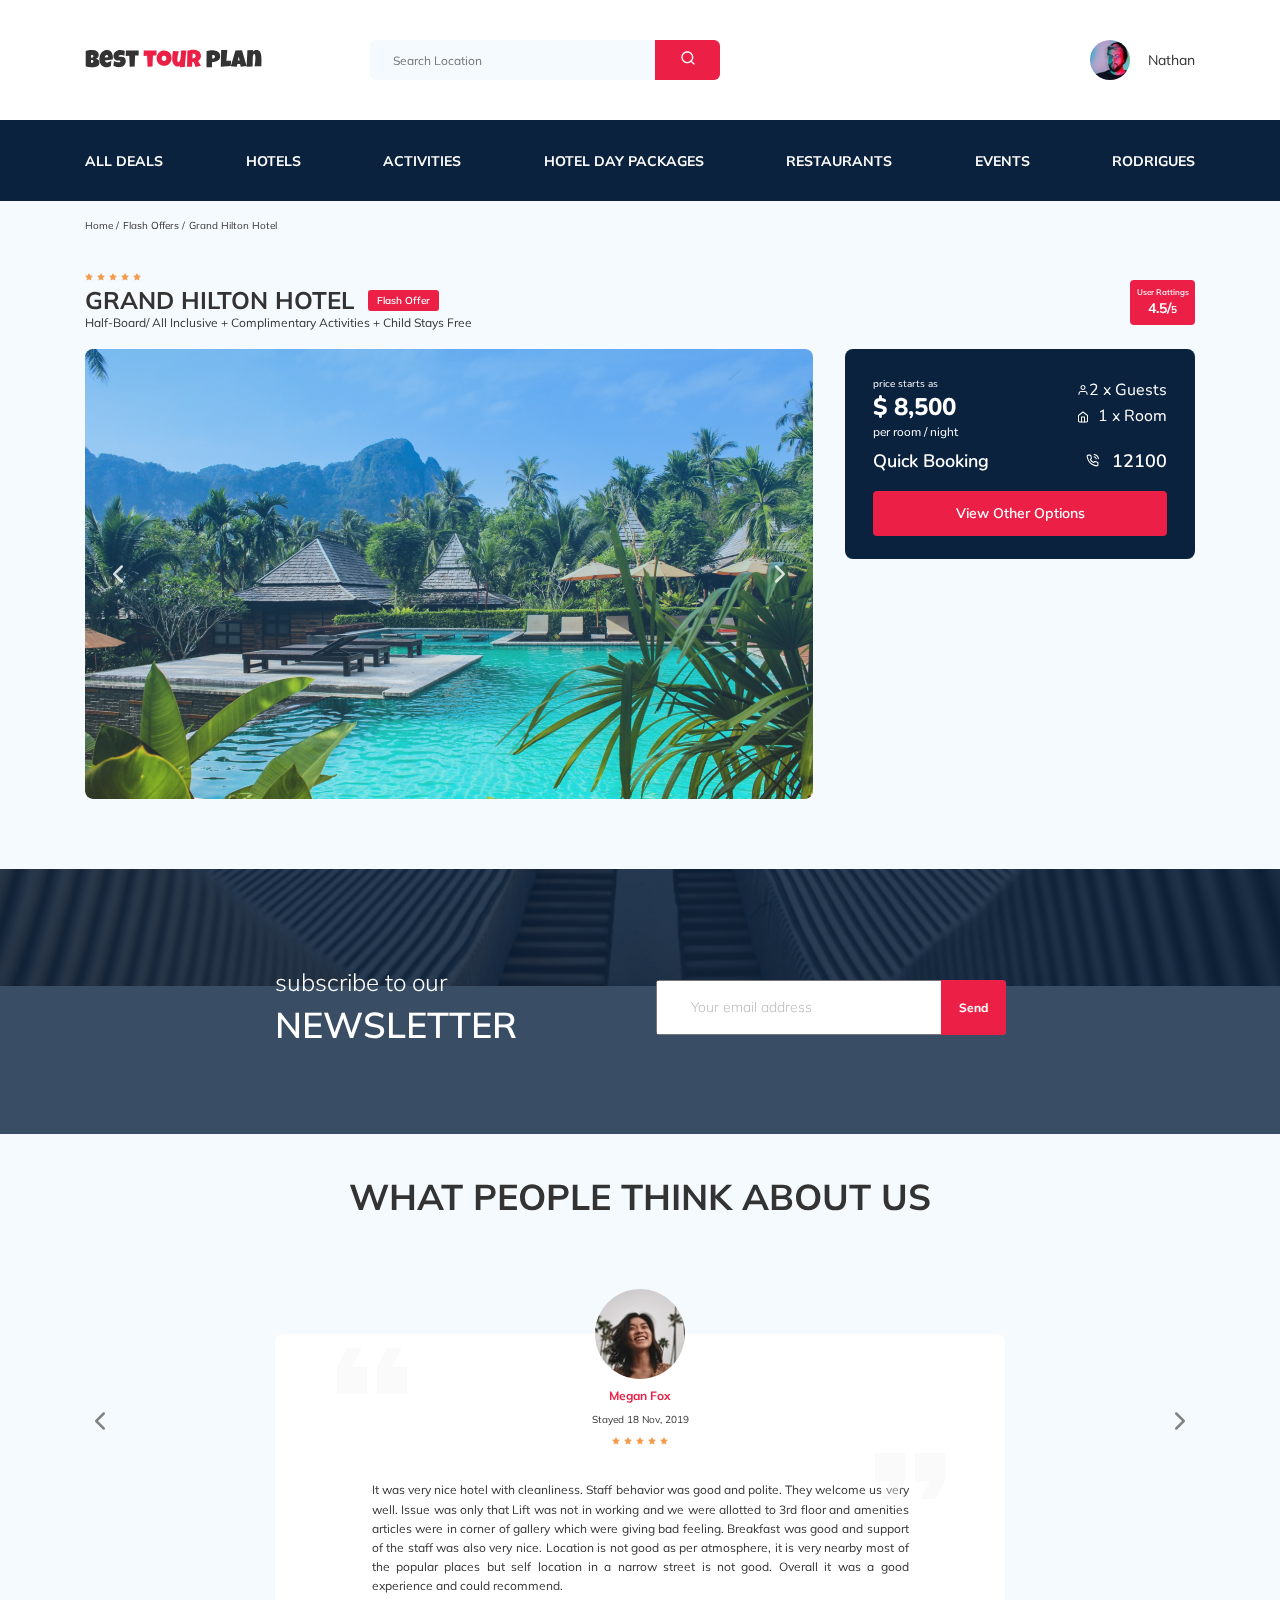
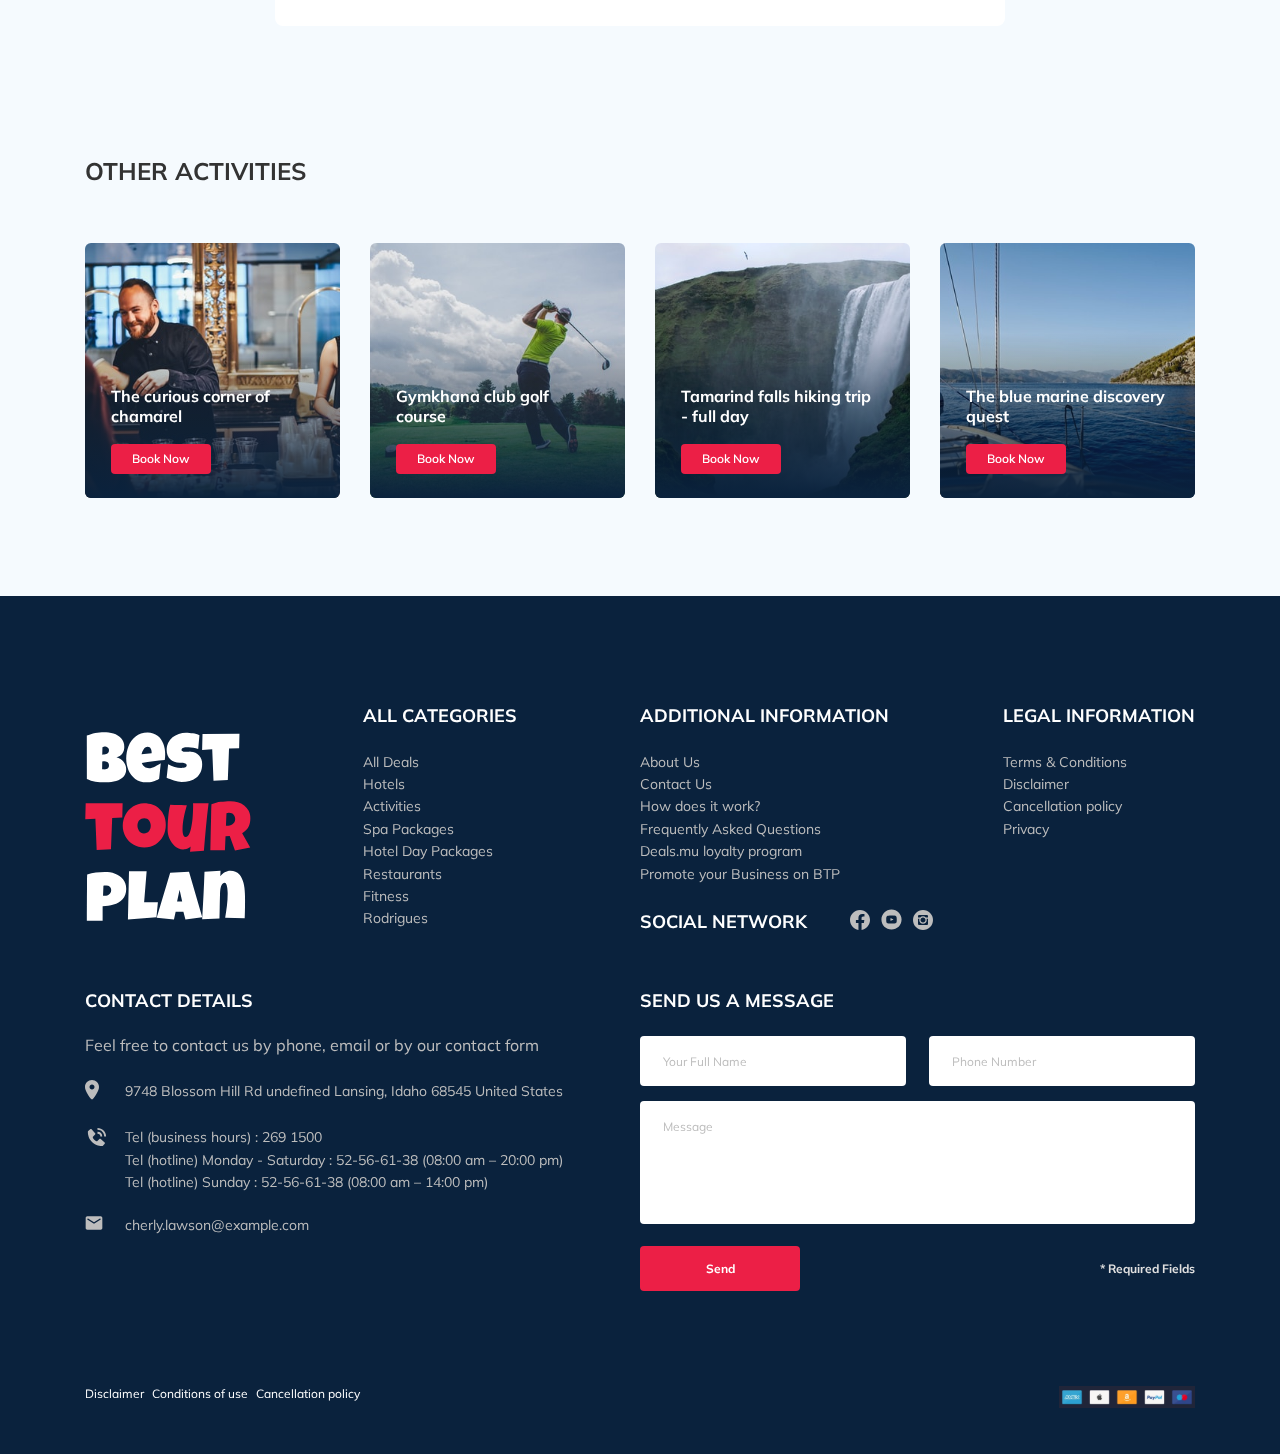
==== commit 331160e9: "add parallax eff b.newsletter+fix footer" ====
--- a/index.html
+++ b/index.html
@@ -183,7 +183,7 @@
               <span class="call-center__num">12100</span>
             </a>
           </div>
-          <button data-toggle="modal" class="button booking__button">View Other Options</button>
+          <button type="submit" action="modal.php" method="POST" data-toggle="modal" class="button booking__button">View Other Options</button>
         </div>
         <!-- /.booking -->
         <div class="map">
@@ -196,14 +196,14 @@
   </div>
   <!-- /.container -->
 </section>
-<section class="newsletter">
+<section class="newsletter" data-parallax="scroll" data-image-src="../img/newsletter-bg.jpg">
   <div class="newsletter-wrapper">
     <h2 class="newsletter-tittle">subscribe to our
       <span class="newsletter-tittle__strong">Newsletter</span>
     </h2>
-    <form action="#" class="subscribe newsletter__subscribe">
-      <input type="text" class="subscribe__input" placeholder="Your email address">
-      <button class="subscribe__button">Send</button>
+    <form action="subscribe.php" method="POST" class="subscribe newsletter__subscribe">
+      <input type="text" class="subscribe__input" placeholder="Your email address" name="email">
+      <button class="subscribe__button" type="submit">Send</button>
     </form>
   </div>
   <!-- /.newsletter-wrapper -->
@@ -508,7 +508,6 @@
               </li>
             </ul>
 
-          <!-- /.footer__wrapper -->
           <img src="img/payment-system.svg" alt="image card payment system" class="footer__payment-system">
         </div>
         <!-- /.footer__list -->
@@ -522,7 +521,7 @@
   <div class="modal__dialog">
     <a href="#" class="modal__close"><img src="img/close.svg" alt="icon close"></a>
     <h3 class="modal-tittle">Booking</h3>
-    <form action="send.php" method="POST" class="modal__form">
+    <form action="modal.php" method="POST" class="modal__form">
     
       <input type="text" class="input modal__input" placeholder="Your Full Name*" name="name">
       <input type="text" class="input modal__input" placeholder="Phone Number*" name="phone">
@@ -538,6 +537,8 @@
 </div>
 <!-- /.modal -->
 <script src="js/jquery-3.5.1.min.js"></script>
+<script src="https://ajax.googleapis.com/ajax/libs/jquery/1.11.0/jquery.min.js"></script>
+<script src="js/parallax.min.js"></script>
 <script src="js/swiper-bundle.min.js"></script>
 <script src="js/main.js"></script>
 <script>
--- a/css/style.css
+++ b/css/style.css
@@ -408,6 +408,22 @@
   cursor: pointer;
 }
 
+.button-home {
+  padding: 10px 20px;
+  width: 160px;
+  min-height: 45px;
+  color: #ffffff;
+  background-color: #EC1F46;
+  font-style: normal;
+  font-weight: bold;
+  font-size: 12px;
+  line-height: 15px;
+  border: none;
+  border-radius: 4px;
+  text-decoration: none;
+  cursor: pointer;
+}
+
 .navbar {
   background-color: #ffffff;
 }
@@ -807,7 +823,7 @@
 .newsletter {
   position: relative;
   padding: 98px 0 87px;
-  background-image: url(../img/newsletter-bg.jpg);
+  background: transparent;
   background-repeat: no-repeat;
   background-size: cover;
   background-position: center;
@@ -1152,6 +1168,7 @@
 
 .footer__contact--span {
   height: 69px;
+  margin-bottom: 22px;
 }
 
 .footer__contact-details {
@@ -1177,7 +1194,7 @@
   text-transform: uppercase;
   color: #ffffff;
   margin-top: 0;
-  margin-bottom: 22px;
+  margin-bottom: 24px;
 }
 
 .footer-tittle_inline {
@@ -1187,11 +1204,16 @@
 .footer__list--sub {
   display: flex;
   justify-content: space-between;
+}
+
+.footer__additional {
+  margin-bottom: 24px;
 }
 
 .footer__ul {
   padding: 0;
   list-style: none;
+  margin: 0;
 }
 
 .footer__ul--sub {
@@ -1216,6 +1238,10 @@
   margin-bottom: 20px;
 }
 
+.footer__item--botm:last-child {
+  margin-bottom: 0;
+}
+
 .footer__item--sub {
   font-style: normal;
   font-weight: normal;
@@ -1227,7 +1253,6 @@
 .footer__text {
   color: #BDBDBD;
   margin-top: 0;
-  margin-bottom: 22px;
 }
 
 .footer__icon-wrapper {
@@ -1463,6 +1488,7 @@
   }
   .footer {
     padding-top: 73px;
+    padding-bottom: 33px;
   }
   .footer-wrapper {
     grid-template-columns: repeat(6, 1fr);
@@ -1472,6 +1498,8 @@
     flex-basis: 49%;
   }
   .footer__logo {
+    width: 104px;
+    height: 120px;
     grid-row: 1 / 2;
     grid-column: span 2;
   }
@@ -1491,7 +1519,7 @@
     grid-column: span 2;
   }
   .footer__form {
-    margin-bottom: 63px;
+    margin-bottom: 56px;
   }
   .footer__contact-details {
     grid-column: span 5;
@@ -1711,7 +1739,14 @@
   .footer__ul--legal {
     margin: 0;
   }
-  .modal__dialog {
+  .footer__contact-details {
+    display: grid;
+    grid-row: 4;
+  }
+  .footer__contact-form {
+    grid-row: 5;
+  }
+  .footer__dialog {
     padding: 33px 50px;
     width: 80%;
   }
@@ -1821,8 +1856,11 @@
   }
   .footer-wrapper {
     grid-template-columns: 1fr;
+    grid-row-gap: 30px;
   }
   .footer__logo {
+    width: 104px;
+    height: 120px;
     grid-row: 1;
     grid-column: 1;
   }
@@ -1832,7 +1870,7 @@
   }
   .footer__additional {
     grid-row: 3;
-    grid-column: 1;
+    margin-bottom: 0;
   }
   .footer__categories {
     grid-row: 4;
@@ -1851,6 +1889,12 @@
     grid-row: 7;
     grid-column: 1;
   }
+  .footer-tittle {
+    margin-bottom: 15px;
+  }
+  .footer-tittle_inline {
+    margin-bottom: 0;
+  }
 }
 
 @media (max-width: 480px) {
@@ -1872,12 +1916,16 @@
   }
   .footer {
     padding-top: 69px;
+    padding-bottom: 21px;
   }
   .footer__list--sub {
     flex-direction: column;
   }
   .footer__ul--sub {
     margin-bottom: 10px;
+  }
+  .footer__payment-system {
+    width: 136px;
   }
   .footer__form {
     margin-bottom: 30px;
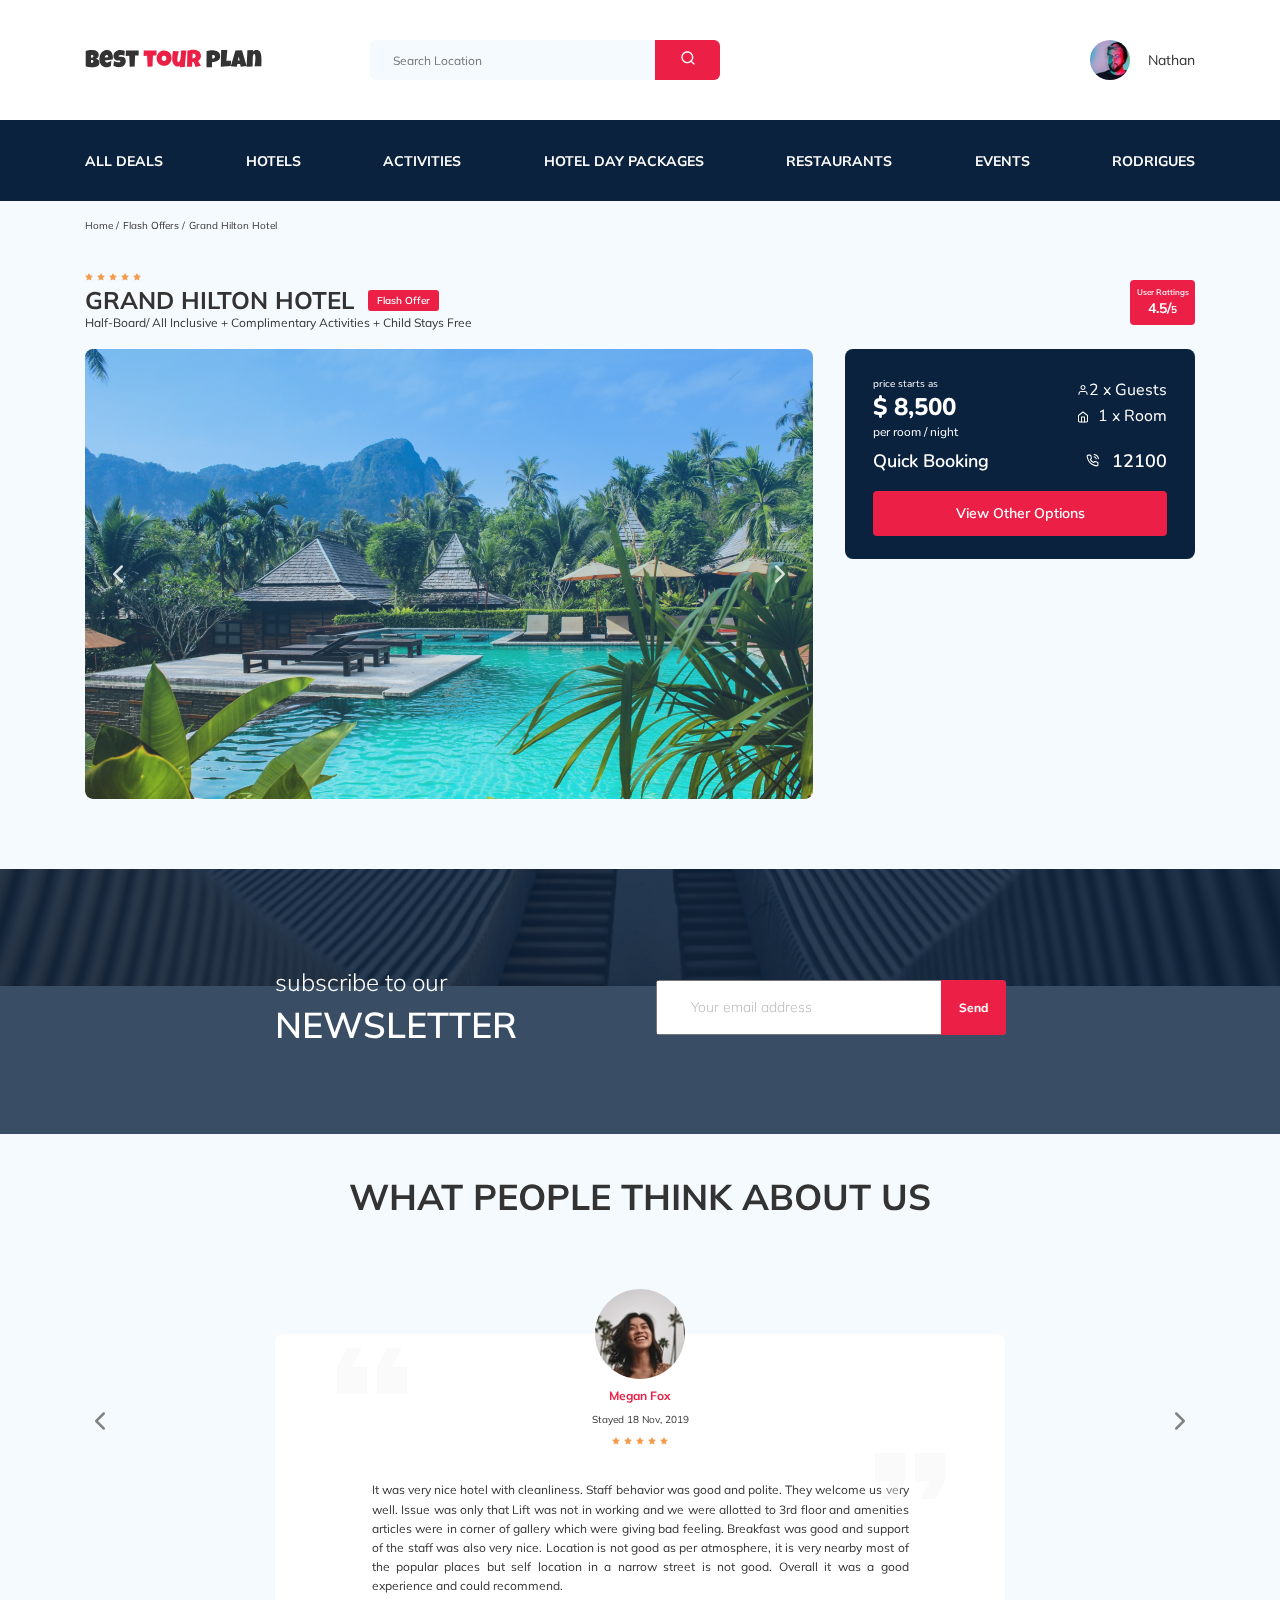
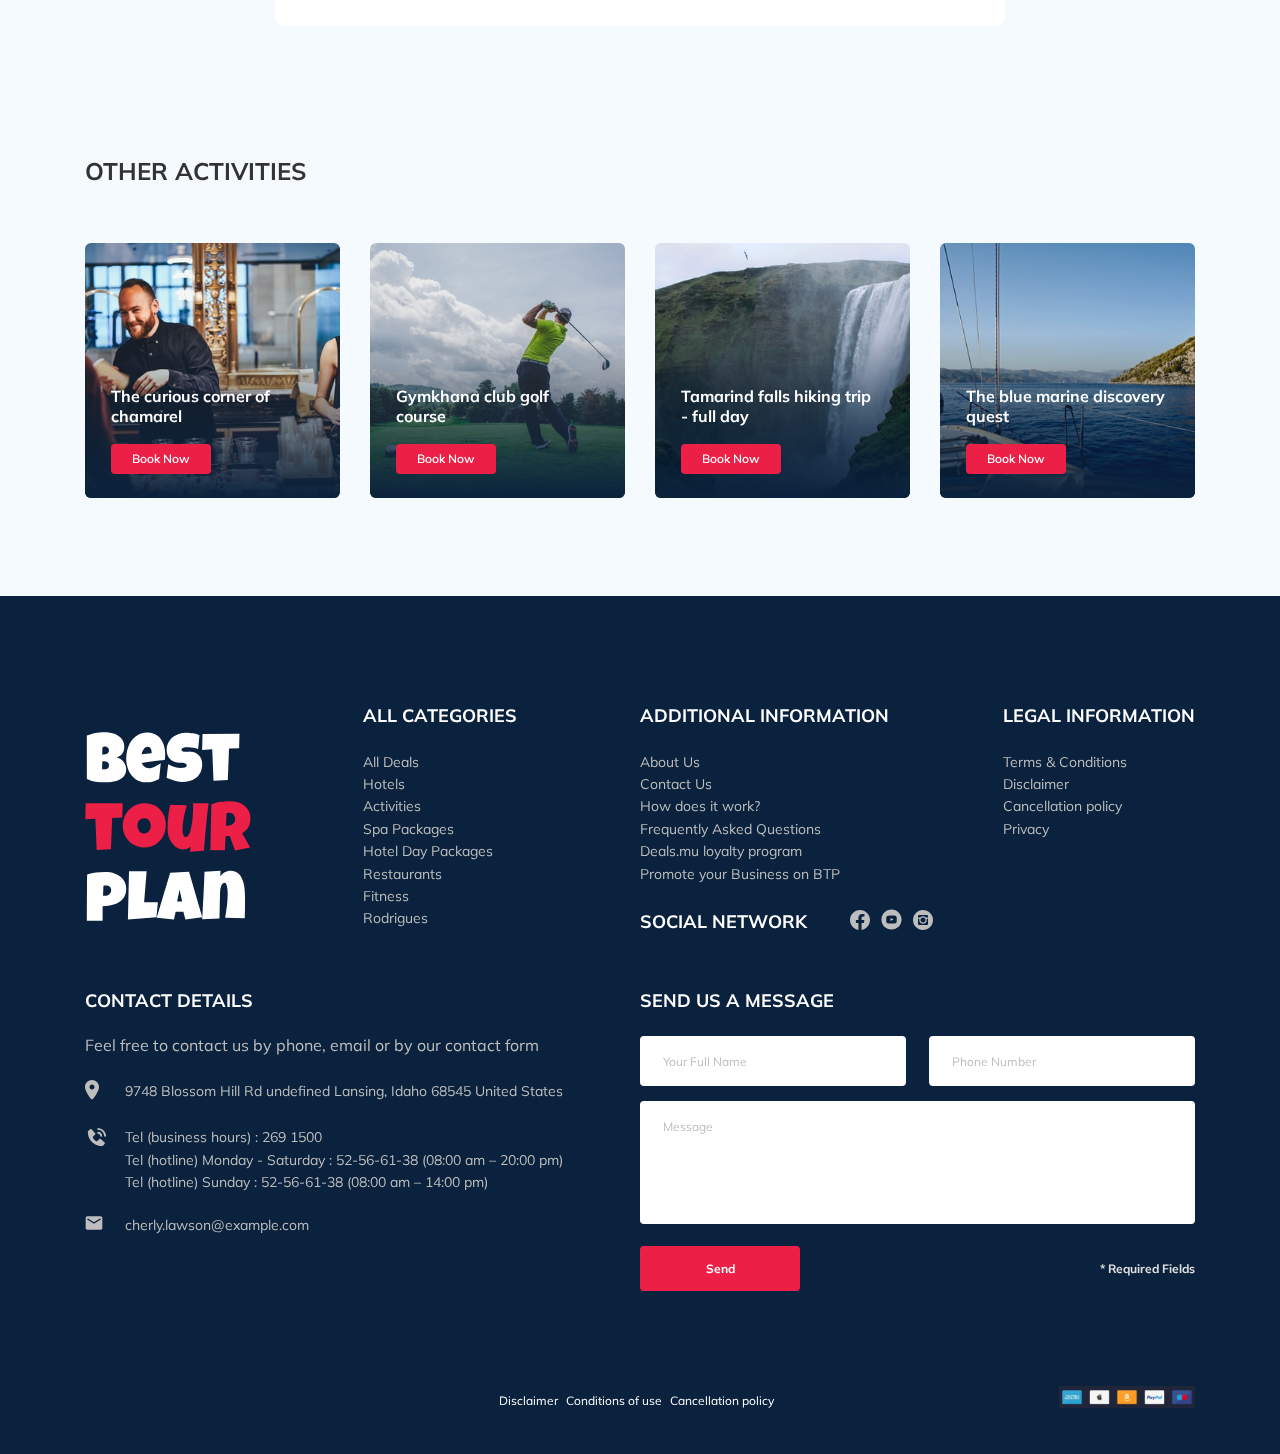
==== commit 60cfaf14: "add required form input" ====
--- a/index.html
+++ b/index.html
@@ -183,7 +183,7 @@
               <span class="call-center__num">12100</span>
             </a>
           </div>
-          <button type="submit" action="modal.php" method="POST" data-toggle="modal" class="button booking__button">View Other Options</button>
+          <button type="submit" data-toggle="modal" class="button booking__button">View Other Options</button>
         </div>
         <!-- /.booking -->
         <div class="map">
@@ -196,7 +196,7 @@
   </div>
   <!-- /.container -->
 </section>
-<section class="newsletter" data-parallax="scroll" data-image-src="../img/newsletter-bg.jpg">
+<section class="newsletter" data-parallax="scroll" data-image-src="img/newsletter-bg.jpg">
   <div class="newsletter-wrapper">
     <h2 class="newsletter-tittle">subscribe to our
       <span class="newsletter-tittle__strong">Newsletter</span>
@@ -427,9 +427,9 @@
         <div class="footer__social-network">
           <h3 class="footer-tittle footer-tittle_inline">Social network</h3>
           <div class="footer__social-links">
-            <a href="https://ru-ru.facebook.com/" class="footer__link" target="_blank"><img src="img/facebook.svg" alt="icon facebook"></a>
-            <a href="https://www.youtube.com/" class="footer__link" target="_blank"><img src="img/youtube.svg" alt="icon youtube"></a>
-            <a href="https://www.instagram.com/" class="footer__link" target="_blank"><img src="img/instagram.svg" alt="icon instagram"></a>
+            <a href="https://ru-ru.facebook.com/" class="footer__link" target="_blank"><img class="footer__link footer__link--img" src="img/facebook.svg" alt="icon facebook"></a>
+            <a href="https://www.youtube.com/" class="footer__link" target="_blank"><img class="footer__link footer__link--img" src="img/youtube.svg" alt="icon youtube"></a>
+            <a href="https://www.instagram.com/" class="footer__link" target="_blank"><img class="footer__link footer__link--img" src="img/instagram.svg" alt="icon instagram"></a>
           </div>
           <!-- /.footer__social-links -->
         </div>
@@ -487,8 +487,10 @@
 
             <textarea class="message footer__message" placeholder="Message" name="message"></textarea>
 
-            <button class="button footer__button" type="submit">Send</button>
-            <span class="footer__info">* Required Fields</span>
+            <div class="footer__button-block">
+              <button class="button footer__button" type="submit">Send</button>
+              <span class="footer__info">* Required Fields</span>
+            </div>
           </form>
         </div>
         <!-- /.footer__contact-form -->
@@ -523,9 +525,12 @@
     <h3 class="modal-tittle">Booking</h3>
     <form action="modal.php" method="POST" class="modal__form">
     
-      <input type="text" class="input modal__input" placeholder="Your Full Name*" name="name">
-      <input type="text" class="input modal__input" placeholder="Phone Number*" name="phone">
-      <input type="text" class="input modal__input" placeholder="Email*" name="email">
+      <input type="text" class="input modal__input" placeholder="Your Full Name*" name="name" required minlength="2"
+      />
+      <input type="tel" class="input modal__input" placeholder="Phone Number*" name="phone" required
+      />
+      <input type="email" class="input modal__input" placeholder="Email*" name="email" required
+      />
     
       <textarea class="message modal__message" placeholder="Message" name="message"></textarea>
     
@@ -537,10 +542,11 @@
 </div>
 <!-- /.modal -->
 <script src="js/jquery-3.5.1.min.js"></script>
+<script src="js/swiper-bundle.min.js"></script>
+<script src="js/jquery.validate.min.js"></script>
+<script src="js/main.js"></script>
 <script src="https://ajax.googleapis.com/ajax/libs/jquery/1.11.0/jquery.min.js"></script>
 <script src="js/parallax.min.js"></script>
-<script src="js/swiper-bundle.min.js"></script>
-<script src="js/main.js"></script>
 <script>
   // Отправка данных на сервер
   function send(event, php) {
--- a/css/style.css
+++ b/css/style.css
@@ -823,10 +823,12 @@
 .newsletter {
   position: relative;
   padding: 98px 0 87px;
-  background: transparent;
   background-repeat: no-repeat;
   background-size: cover;
   background-position: center;
+  background-image: url(../img/newsletter-bg.jpg);
+  min-height: 265px;
+  background: transparent;
 }
 
 .newsletter::before {
@@ -1202,6 +1204,7 @@
 }
 
 .footer__list--sub {
+  position: relative;
   display: flex;
   justify-content: space-between;
 }
@@ -1219,7 +1222,8 @@
 .footer__ul--sub {
   display: flex;
   padding: 0;
-  margin: 0;
+  margin: auto;
+  margin-top: 7px;
   font-size: 12px;
   font-weight: 15px;
 }
@@ -1286,6 +1290,18 @@
   font-size: 12px;
   line-height: 15px;
   color: #E0E0E0;
+}
+
+.footer__payment-system {
+  position: absolute;
+  right: 0;
+}
+
+.footer__button-block {
+  display: flex;
+  align-items: center;
+  justify-content: space-between;
+  width: 100%;
 }
 
 .modal__overlay {
@@ -1402,6 +1418,9 @@
   .footer__ul--additional {
     margin-top: 0;
   }
+  .modal__dialog {
+    padding: 33px 60px;
+  }
 }
 
 @media (max-width: 992px) {
@@ -1418,7 +1437,6 @@
   }
   .navbar__search {
     margin-left: auto;
-    margin-bottom: 39px;
   }
   .navbar-menu {
     padding-top: 22px;
@@ -1507,6 +1525,7 @@
     grid-row: 1 / 2;
     grid-column: span 4;
     align-self: center;
+    margin-left: -14px;
   }
   .footer__categories {
     grid-row: 2 / 3;
@@ -1529,8 +1548,11 @@
     grid-column: span 5;
     grid-row: 4;
   }
+  .footer__ul--sub {
+    margin: 0;
+  }
   .modal__dialog {
-    padding: 33px 68px;
+    padding: 33px 55px;
   }
   .modal__input {
     height: 46px;
@@ -1746,7 +1768,7 @@
   .footer__contact-form {
     grid-row: 5;
   }
-  .footer__dialog {
+  .modal__dialog {
     padding: 33px 50px;
     width: 80%;
   }
@@ -1865,19 +1887,31 @@
     grid-column: 1;
   }
   .footer__social-network {
+    display: flex;
+    flex-direction: column;
+    width: 167px;
+    margin-left: 0;
     grid-row: 2;
     grid-column: 1;
   }
+  .footer__social-links {
+    margin-left: 0;
+    width: 167px;
+    display: block;
+  }
+  .footer__link--img {
+    margin-right: 12px;
+  }
   .footer__additional {
+    grid-row: 4;
+    margin-bottom: 0;
+  }
+  .footer__categories {
+    grid-row: 5;
+    grid-column: 1;
+  }
+  .footer__legal {
     grid-row: 3;
-    margin-bottom: 0;
-  }
-  .footer__categories {
-    grid-row: 4;
-    grid-column: 1;
-  }
-  .footer__legal {
-    grid-row: 5;
     grid-column: 1;
     justify-self: start;
   }
@@ -1894,6 +1928,8 @@
   }
   .footer-tittle_inline {
     margin-bottom: 0;
+    margin-right: 0;
+    margin-bottom: 22px;
   }
 }
 
@@ -1925,10 +1961,26 @@
     margin-bottom: 10px;
   }
   .footer__payment-system {
+    position: relative;
     width: 136px;
   }
   .footer__form {
     margin-bottom: 30px;
+  }
+  .footer__message {
+    margin-bottom: 15px;
+  }
+  .footer__button-block {
+    flex-direction: column;
+    width: 160px;
+    align-items: flex-start;
+  }
+  .footer__button {
+    order: 2;
+  }
+  .footer__info {
+    order: 1;
+    margin-bottom: 15px;
   }
   .search__input {
     width: 80%;
@@ -1949,7 +2001,7 @@
     padding: 10px 10px;
   }
   .modal__button {
-    width: 110px;
+    width: 120px;
     height: 42px;
     font-size: 12px;
   }
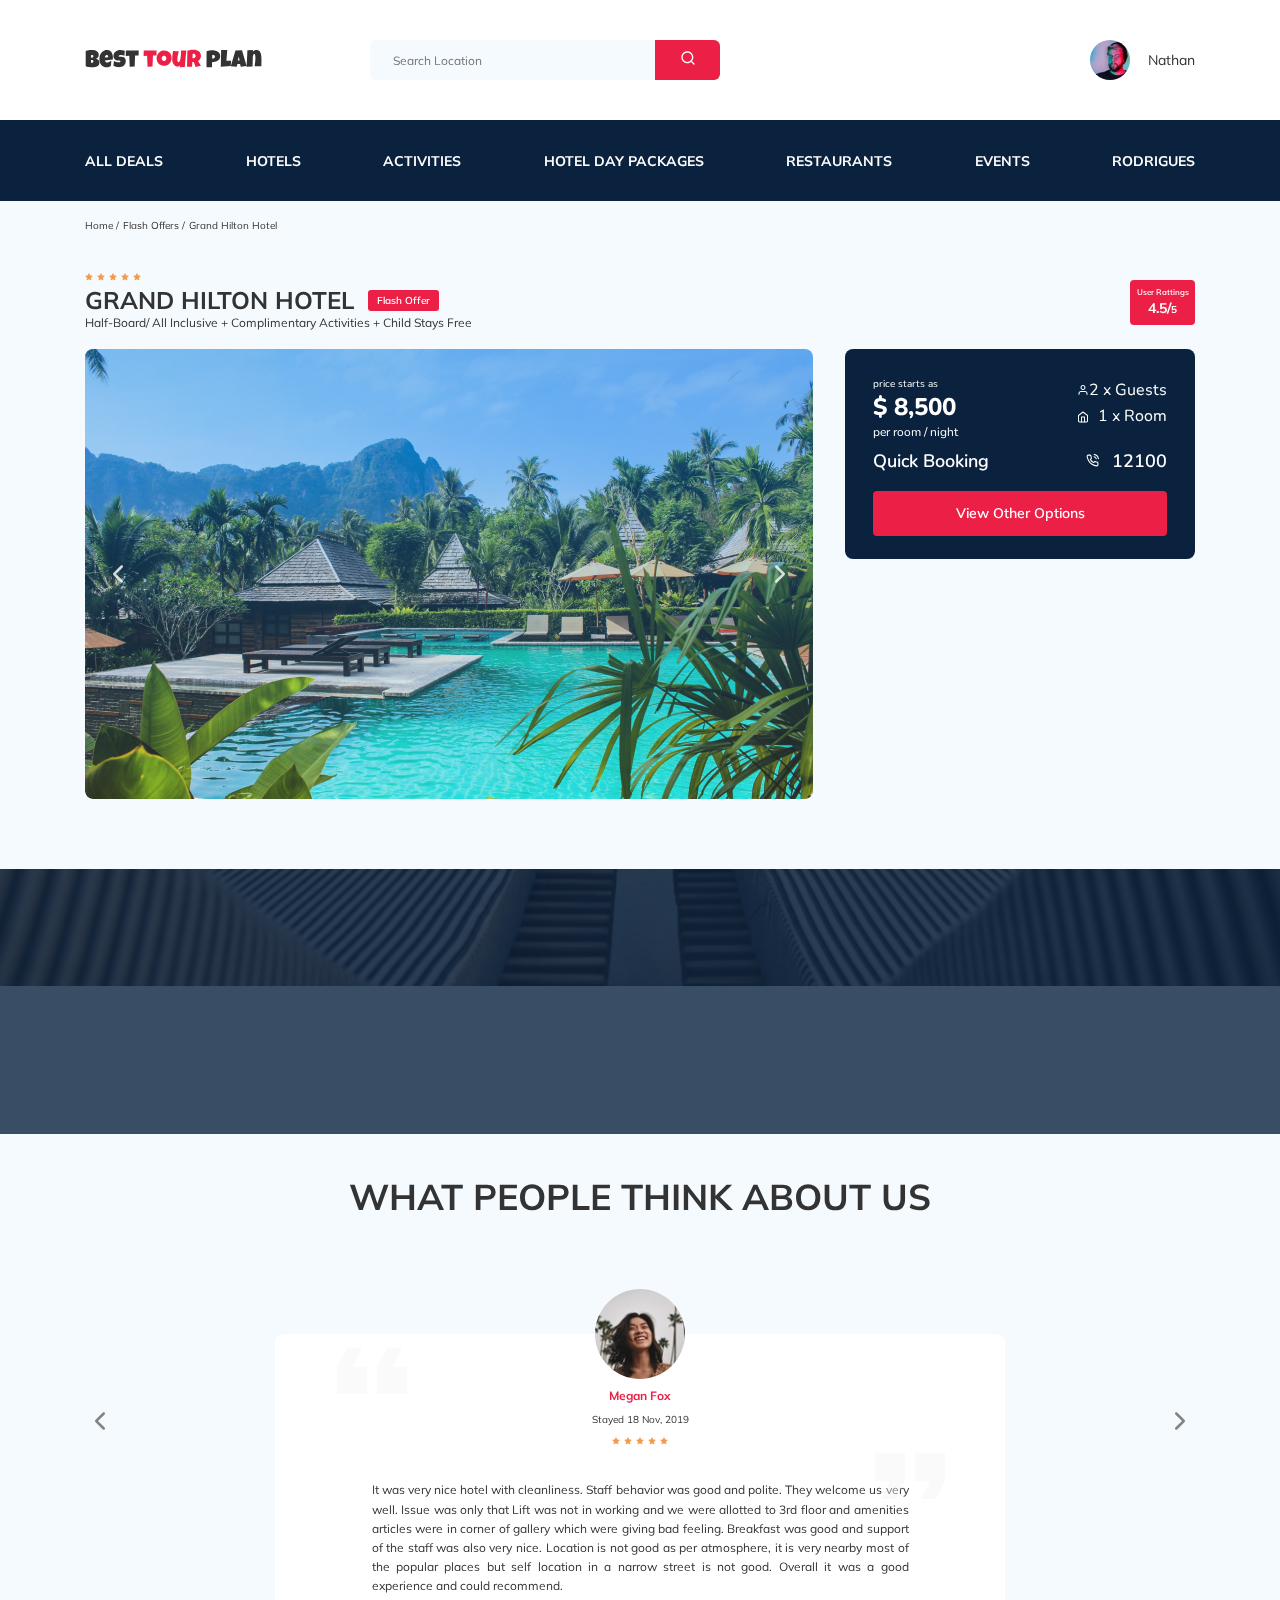
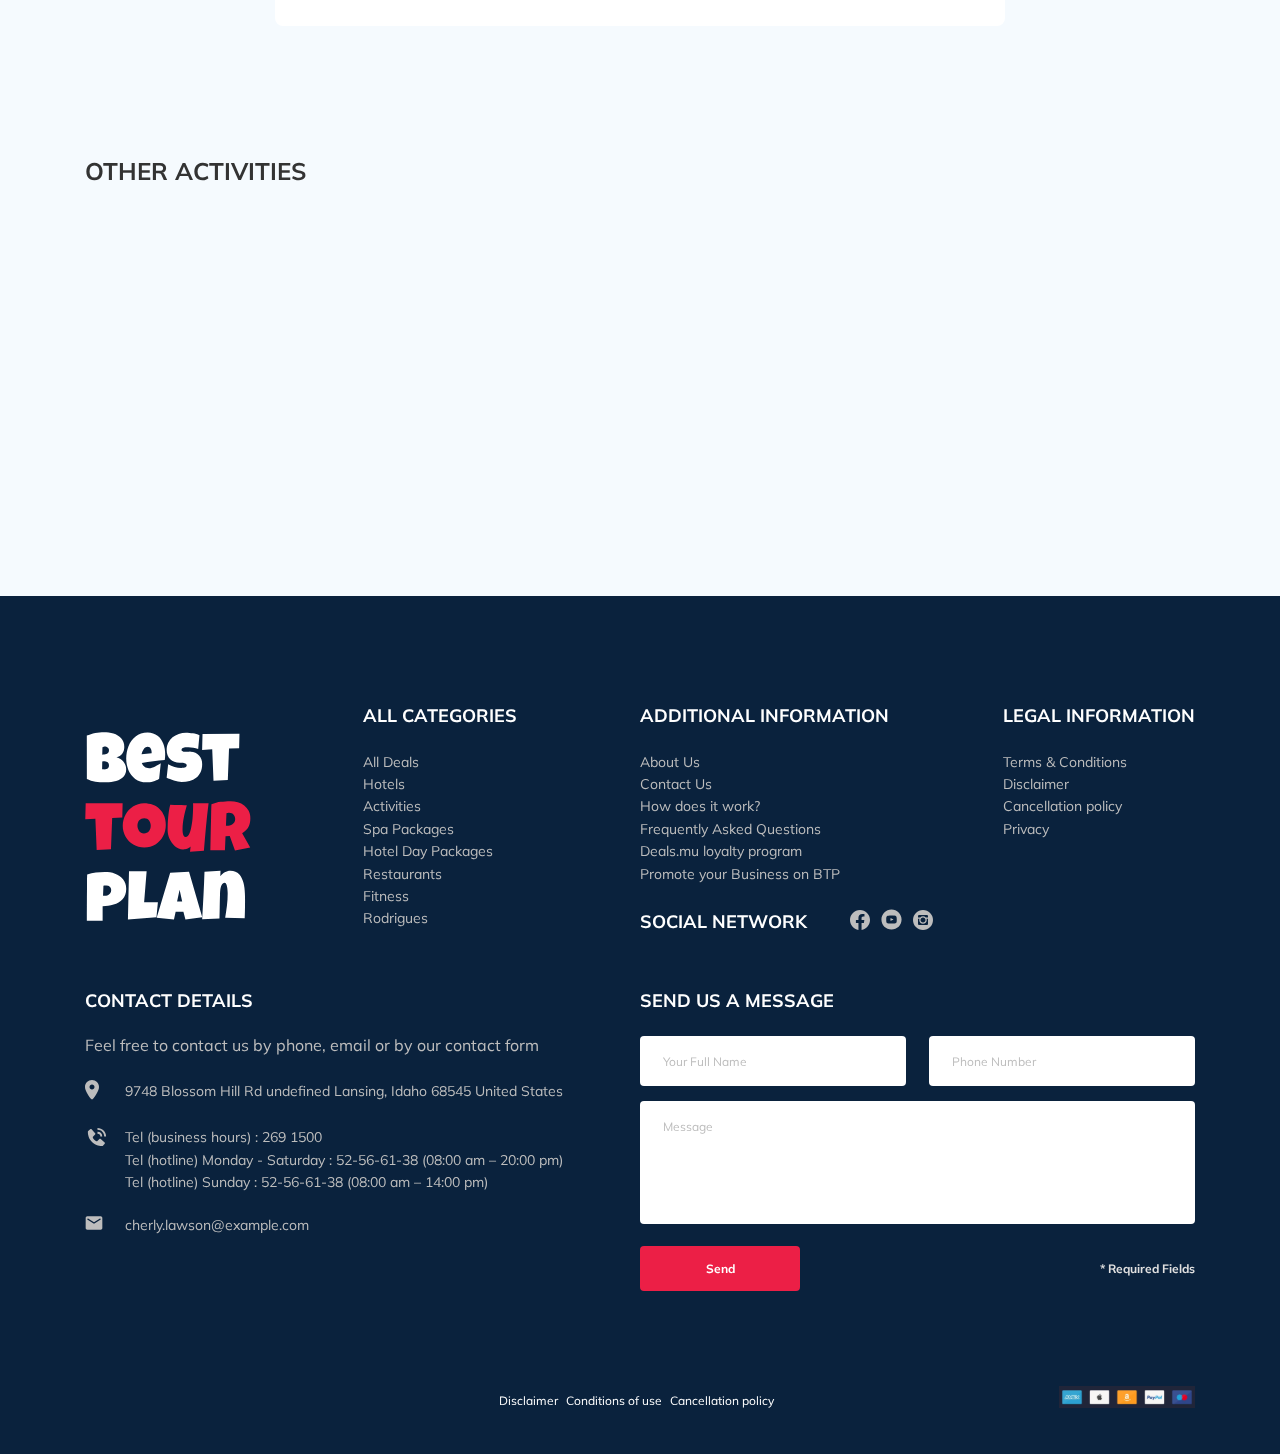
==== commit 80d6e84d: "create: animation b.newsletter & card" ====
--- a/index.html
+++ b/index.html
@@ -13,6 +13,7 @@
   rel="stylesheet">
   
   <link rel="stylesheet" href="css/swiper-bundle.min.css">
+  <link rel="stylesheet" href="css/aos.css">
   <link rel="stylesheet" href="css/style.css">
 </head>
 <body>
@@ -198,10 +199,10 @@
 </section>
 <section class="newsletter" data-parallax="scroll" data-image-src="img/newsletter-bg.jpg">
   <div class="newsletter-wrapper">
-    <h2 class="newsletter-tittle">subscribe to our
+    <h2 class="newsletter-tittle" data-aos="zoom-out-right">subscribe to our
       <span class="newsletter-tittle__strong">Newsletter</span>
     </h2>
-    <form action="subscribe.php" method="POST" class="subscribe newsletter__subscribe">
+    <form action="subscribe.php" method="POST" class="subscribe newsletter__subscribe" data-aos="zoom-out-left">
       <input type="text" class="subscribe__input" placeholder="Your email address" name="email">
       <button class="subscribe__button" type="submit">Send</button>
     </form>
@@ -354,7 +355,7 @@
   <div class="container">
     <h2 class="activities-tittle">Other Activities</h2>
     <div class="activities-wrapper">
-      <div class="card activities__card">
+      <div class="card activities__card" data-aos="zoom-in" data-aos-delay="300">
         <img src="img/activity-1.jpg" alt="The curious corner
         of chamarel" class="card__image">
         <div class="card__content">
@@ -363,7 +364,7 @@
           <button data-toggle="modal" class="card__button">Book Now</button>
         </div>
       </div>
-      <div class="card activities__card">
+      <div class="card activities__card" data-aos="zoom-in" data-aos-delay="500">
         <img src="img/activity-2.jpg" alt="Gymkhana club golf
         course" class="card__image">
         <div class="card__content">
@@ -372,7 +373,7 @@
           <button data-toggle="modal" class="card__button">Book Now</button>
         </div>
       </div>
-      <div class="card activities__card">
+      <div class="card activities__card" data-aos="zoom-in" data-aos-delay="600">
         <img src="img/activity-3.jpg" alt="Tamarind falls hiking
         trip - full day" class="card__image">
         <div class="card__content">
@@ -381,7 +382,7 @@
           <button data-toggle="modal" class="card__button">Book Now</button>
         </div>
       </div>
-      <div class="card activities__card">
+      <div class="card activities__card" data-aos="zoom-in" data-aos-delay="700">
         <img src="img/activity-4.jpg" alt="The blue marine discovery
         quest" class="card__image">
         <div class="card__content">
@@ -543,7 +544,7 @@
 <!-- /.modal -->
 <script src="js/jquery-3.5.1.min.js"></script>
 <script src="js/swiper-bundle.min.js"></script>
-<script src="js/jquery.validate.min.js"></script>
+<script src="js/aos.js"></script>
 <script src="js/main.js"></script>
 <script src="https://ajax.googleapis.com/ajax/libs/jquery/1.11.0/jquery.min.js"></script>
 <script src="js/parallax.min.js"></script>
